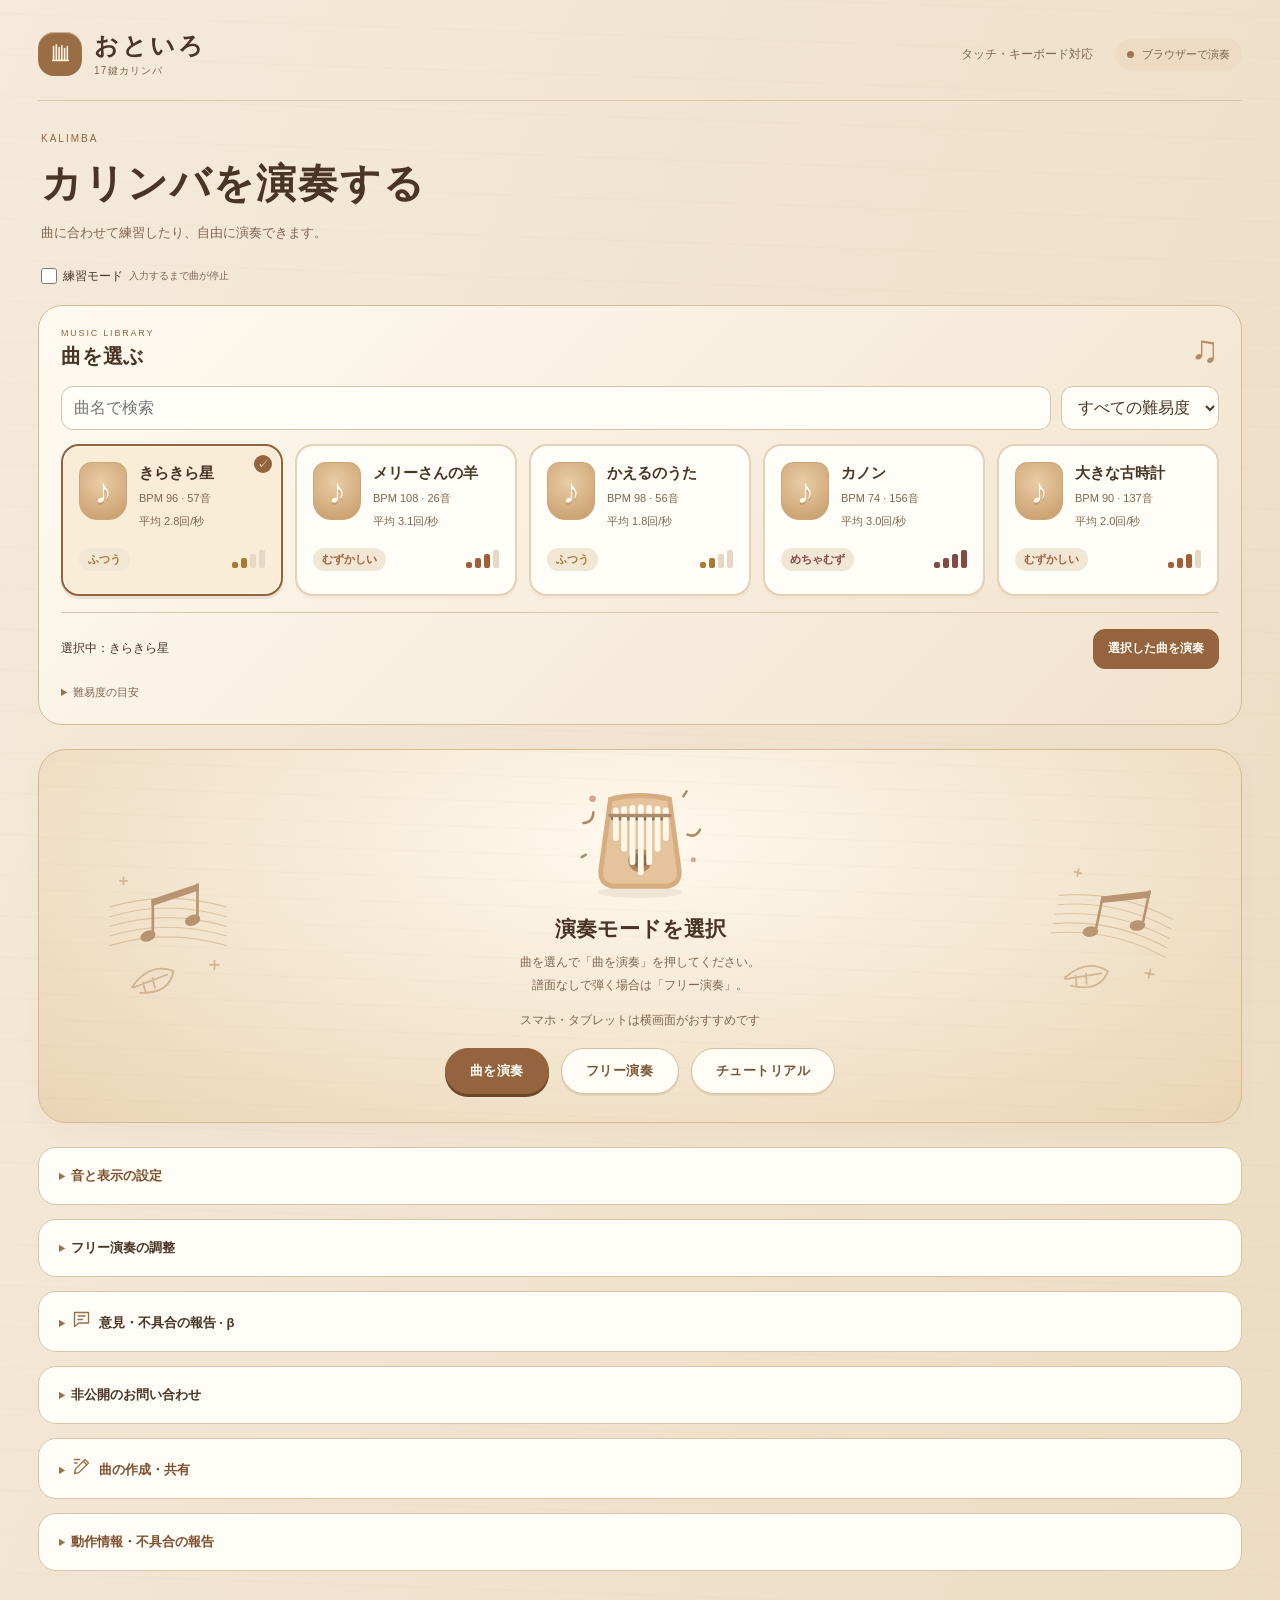
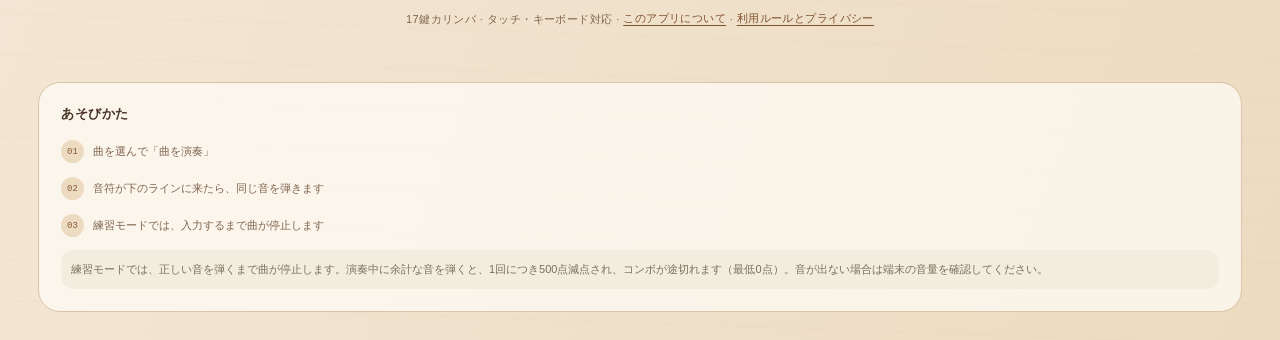
==== index.html @ 0c105a4b "Keep chord-heavy songs above easy difficulty" ====
<!doctype html>
<html lang="ja">
<head>
  <meta charset="utf-8">
  <meta name="viewport" content="width=device-width, initial-scale=1, viewport-fit=cover">
  <meta name="theme-color" content="#f3e7d5">
  <meta name="otoiro-public-url" content="https://otoiro.pages.dev/">
  <meta name="apple-mobile-web-app-capable" content="yes">
  <meta name="apple-mobile-web-app-status-bar-style" content="black-translucent">
  <meta name="description" content="曲に合わせて練習できる17鍵カリンバ。フリー演奏・録音・曲の作成とファイル共有に対応。">
  <link rel="manifest" href="manifest.webmanifest">
  <link rel="icon" href="assets/icons/kalimba.svg" type="image/svg+xml">
  <link rel="apple-touch-icon" href="assets/icons/app-180.png">
  <link rel="stylesheet" href="assets/css/style.css">
  <title>おといろ — 17鍵カリンバ</title>
  <script src="assets/js/diagnostics.js"></script>
  <link rel="canonical" href="https://otoiro.pages.dev/">
  <meta property="og:title" content="おといろ — 17鍵カリンバ">
  <meta property="og:description" content="ブラウザーでカリンバを演奏。曲の練習、フリー演奏、録音を楽しめます。">
  <meta property="og:type" content="website">
  <meta property="og:url" content="https://otoiro.pages.dev/">
  <meta name="twitter:card" content="summary_large_image">
  <meta property="og:image" content="https://otoiro.pages.dev/assets/icons/social-card.png">
  <meta property="og:image:width" content="1200">
  <meta property="og:image:height" content="630">
  <meta property="og:image:alt" content="木のカリンバと草花を描いた、おといろのイラスト">
</head>
<body>
  <div class="app">
    <section class="result-panel" id="resultPanel" aria-labelledby="resultTitle" tabindex="-1" hidden>
      <div class="result-heading"><div><p class="eyebrow">RESULT</p><h2 id="resultTitle">演奏結果</h2><p id="resultSong"></p></div><div class="result-score"><span>スコア</span><strong id="resultScore">0</strong><small>pt</small></div></div>
      <dl class="result-stats">
        <div><dt>PERFECT</dt><dd id="resultPerfect">0</dd></div>
        <div><dt>GOOD</dt><dd id="resultGood">0</dd></div>
        <div><dt>MISS</dt><dd id="resultMiss">0</dd></div>
        <div><dt>余計な音</dt><dd id="resultExtra">0</dd></div>
        <div><dt>最高コンボ</dt><dd id="resultCombo">0</dd></div>
        <div><dt>正確さ</dt><dd id="resultAccuracy">—%</dd></div>
      </dl>
      <div class="result-comment">
        <label for="resultShareComment">投稿コメント <small>編集できます</small></label>
        <textarea id="resultShareComment" rows="4" maxlength="500" required aria-describedby="resultCommentHelp"></textarea>
        <div class="creator-actions">
          <button class="creator-button" id="copyResultCommentButton" type="button">ハッシュタグ付きコメントをコピー</button>
          <button class="creator-button" id="resetResultCommentButton" type="button">例文に戻す</button>
        </div>
        <p id="resultCommentHelp" class="chart-help">共有先で文章が反映されない場合は、コメントをコピーして貼り付けてください。</p>
      </div>
      <div class="creator-actions result-share-actions">
        <button class="creator-button creator-button-primary" id="shareResultImageButton" type="button" disabled>画像とコメントを共有</button>
        <button class="creator-button" id="saveResultImageButton" type="button" disabled>画像を保存</button>
        <button class="creator-button" id="openResultXButton" type="button" disabled>コメント付きでXを開く</button>
        <button class="creator-button" id="retryResultImageButton" type="button" hidden>画像を再作成</button>
      </div>
      <p class="chart-help">Xの投稿画面では、保存したリザルト画像を添付してください。</p>
      <p id="resultImageStatus" class="chart-help" role="status" aria-live="polite"></p>
      <details class="result-image-preview"><summary>共有画像を確認</summary><img id="resultImagePreview" alt="曲名・スコア・判定数をまとめた共有用の演奏結果" hidden></details>
    </section>
    <header>
      <div class="brand">
        <div class="brand-mark" aria-hidden="true">
          <svg viewBox="0 0 24 24" fill="none" stroke="currentColor" stroke-width="1.8" stroke-linecap="round">
            <path d="M5 4v14M8 2v16M11 5v13M14 3v15M17 6v12M20 4v14"/><path d="M4 19h17"/>
          </svg>
        </div>
        <div><div class="brand-name">おといろ</div><div class="brand-caption">17鍵カリンバ</div></div>
      </div>
      <div class="header-right"><span class="desktop-only">タッチ・キーボード対応</span><span class="live-indicator"><i class="live-dot"></i> ブラウザーで演奏</span></div>
    </header>

    <main class="layout">
      <section class="main-column" aria-label="ゲーム画面">
        <div class="section-top">
          <div><div class="eyebrow">KALIMBA</div><h1>カリンバを演奏する</h1><p class="subheading">曲に合わせて練習したり、自由に演奏できます。</p></div>
          <label class="sr-only" for="songSelect">練習曲を選択</label>
          <div class="selection-controls">
            <label class="practice-mode" for="practiceMode">
              <input id="practiceMode" type="checkbox">
              <span>練習モード</span>
              <small>入力するまで曲が停止</small>
            </label>
            <select class="song-select" id="songSelect" aria-label="練習曲" hidden>
              <option value="twinkle">きらきら星</option>
              <option value="maryHadALittleLamb">メリーさんの羊</option>
            </select>
          </div>
        </div>

        <div class="practice-start-control" id="practiceStartControl" hidden>
          <label for="practiceStartBeat">開始する拍
            <input id="practiceStartBeat" type="number" min="0" max="10000" step="0.5" value="0">
          </label>
          <span>練習モードでこの拍から始めます</span>
        </div>

        <section class="song-library" aria-labelledby="songLibraryTitle">
          <div class="song-library-heading"><div><span class="eyebrow">MUSIC LIBRARY</span><h2 id="songLibraryTitle">曲を選ぶ</h2></div><span class="song-library-symbol" aria-hidden="true">♫</span></div>
          <div class="song-library-tools">
            <label class="song-search"><span class="sr-only">曲名で検索</span><input id="songSearch" type="search" placeholder="曲名で検索" autocomplete="off"></label>
            <label><span class="sr-only">難易度で絞り込む</span><select id="difficultyFilter"><option value="all">すべての難易度</option><option value="0">かんたん</option><option value="1">ふつう</option><option value="2">むずかしい</option><option value="3">めちゃむず</option></select></label>
          </div>
          <div id="songCards" class="song-cards" role="group" aria-label="演奏する曲を選択"></div>
          <p id="songLibraryEmpty" class="chart-help" role="status" hidden>条件に合う曲がありません。</p>
          <div class="song-library-selection"><p id="songSelectionSummary" role="status"></p><button class="creator-button creator-button-primary" id="playSelectedSongButton" type="button">選択した曲を演奏</button></div>
          <details class="song-difficulty-help"><summary>難易度の目安</summary><p>元のテンポで演奏する頻度、最も忙しい4秒間、和音が続く頻度、曲の長さから自動判定します。同じタイミングの和音は1回として密度を数え、和音の難しさは別に加えます。演奏位置の8％以上が和音なら最低でも「ふつう」、「めちゃむず」は難しい演奏がある程度続く曲に限ります。</p></details>
        </section>
        <section class="shared-song-panel" id="sharedSongPanel" aria-label="共有された曲" hidden>
          <h2 id="sharedSongTitle">共有された曲</h2>
          <p id="sharedSongStatus" role="status"></p>
          <div class="creator-actions"><button class="creator-button creator-button-primary" id="playSharedSongButton" type="button" hidden>この曲を演奏</button><button class="creator-button" id="saveSharedSongButton" type="button" hidden>この端末に保存</button></div>
        </section>
        <div class="game-card" id="gameCard">
          <div class="playfield" id="playfield">
            <p class="tutorial-guide" id="tutorialGuide" role="status" hidden></p>
            <canvas id="gameCanvas" aria-label="ノーツが流れるゲーム画面"></canvas>
            <div class="field-top">
              <div class="status-pill"><strong id="bpmValue">BPM 96</strong></div>
              <div class="status-pill" id="gameStatus">待機中</div>
            </div>
            <div class="toast" id="toast" aria-live="polite"></div>
            <div class="game-hud">
              <div class="hud-combo"><span>コンボ</span><strong id="hudCombo">0</strong></div>
              <button class="pause-button" id="pauseButton" type="button" aria-label="演奏を一時停止">一時停止</button>
              <button class="pause-button free-play-exit" id="exitFreePlayButton" type="button">ホームへ</button>
              <button class="stop-recording-button" id="stopRecordingButton" type="button" hidden>録音を止める</button>
            </div>
            <div class="recording-indicator" id="recordingIndicator" hidden></div>
            <div class="recording-countdown" id="recordingCountdown" role="status" aria-live="polite" hidden></div>
            <div class="free-play-info" id="freePlayDisplay">
              <strong>フリー演奏</strong>
              <span id="freePlayNote">♪</span>
              <div class="free-record-controls">
                <button class="creator-button" id="freeRecordButton" type="button">録音を開始</button>
                <button class="creator-button" id="freeReplayButton" type="button" disabled>録音を再生</button>
                <button class="creator-button" id="freeVideoButton" type="button" disabled>動画を作成</button>
                <div class="free-metronome"><label>BPM <input id="freeMetronomeBpm" type="number" min="30" max="240" step="1" value="100" required></label><button class="creator-button" id="freeMetronomeButton" type="button" aria-pressed="false">メトロノーム：OFF</button></div>
                <button class="creator-button" id="freeReplayStopButton" type="button" hidden>再生を停止</button>
                <output id="freeRecordStatus" aria-live="polite">録音すると演奏を聴き返せます</output>
              </div>
              <p>鍵盤を押すと音が鳴ります<br>タッチ・スライド・キーボード（1〜0、Q〜U）で演奏</p>
            </div>
            <div class="overlay" id="overlay">
              <div class="start-box">
                <div class="start-icon" aria-hidden="true"><svg viewBox="0 0 180 150" fill="none"><ellipse cx="90" cy="137" rx="51" ry="7" fill="#806044" opacity=".1"/><path d="M52 23Q90 13 128 23L140 111Q141 131 121 133H59Q39 131 40 111Z" fill="#d7ac7e"/><path d="M57 28Q90 20 123 28L134 110Q136 126 120 127H60Q44 126 46 110Z" fill="#e5c39d"/><circle cx="90" cy="99" r="14" fill="#b4865d"/><circle cx="90" cy="99" r="9" fill="#8c694d"/><path d="M58 48H122" stroke="#896c53" stroke-width="6" stroke-linecap="round"/><g stroke="#fff8e9" stroke-width="7" stroke-linecap="round"><path d="M61 39V72M71 37V85M81 36V101M91 35V113M101 36V101M111 37V85M121 39V72"/></g><path d="M54 45H126" stroke="#ae8b69" stroke-width="4" stroke-linecap="round"/><path d="M22 54q12-1 12-13M147 68q10 4 15-6M142 22l4-6M25 92l-5 3" stroke="#b28a61" stroke-width="3" stroke-linecap="round"/><circle cx="33" cy="25" r="4" fill="#dba48d"/><circle cx="154" cy="98" r="3" fill="#dba48d"/></svg></div>
                <h2 id="overlayTitle">演奏モードを選択</h2>
                <p id="overlayCopy">曲を選んで「曲を演奏」を押してください。<br>譜面なしで弾く場合は「フリー演奏」。</p>
                <p class="orientation-hint">スマホ・タブレットは横画面がおすすめです</p>
                <div class="overlay-actions">
                  <button class="primary-button" id="startButton">曲を演奏</button>
                  <button class="stop-button" id="freePlayButton" type="button">フリー演奏</button>
                  <button class="stop-button" id="tutorialButton" type="button">チュートリアル</button>
                  <button class="stop-button" id="stopButton" type="button" hidden>演奏をやめる</button>
                </div>
              </div>
            </div>
            <div class="track-labels" aria-hidden="true" id="trackLabels"></div>
          </div>
          <div class="key-row" id="keyRow" aria-label="17鍵カリンバの音階。左端D6、中央C4、右端E6"></div>
          <p class="key-hit-hint"><span class="touch-hint">横画面がおすすめ · 光る音階キーをタップして演奏</span><span class="keyboard-hint">標準17鍵の並び · 左端 D6 ／ 中央 C4 ／ 右端 E6 · キー 1–0、Q–U</span></p>
        </div>

        <details class="game-settings">
          <summary>音と表示の設定</summary>
          <div class="settings-list">
            <div class="key-color-setting">
              <label for="keyColorPreset"><strong>鍵盤の色マーク</strong>
                <select id="keyColorPreset" aria-describedby="keyColorHelp">
                  <option value="none">なし</option>
                  <option value="alternating">交互（赤・青）</option>
                  <option value="everyOther">1本おき（赤）</option>
                  <option value="cOnly">ドだけ（赤）</option>
                  <option value="cAndF">ドとファ（赤・青）</option>
                  <option value="hands">左右の手で色分け</option>
                  <option value="noteNames">音名ごとに7色</option>
                </select>
              </label>
              <p id="keyColorHelp" aria-live="polite"></p>
              <div id="keyColorPreview" class="key-color-preview" aria-label="実際の鍵盤と同じ並びの色マーク見本"></div>
            </div>
            <label class="setting-row" for="volumeSetting">
              <span><strong>音量</strong><small>鍵盤の音の大きさ</small></span>
              <input id="volumeSetting" type="range" min="0" max="100" step="5" value="100">
              <output id="volumeValue" for="volumeSetting">100%</output>
            </label>
            <label class="setting-row" for="noteSpeedSetting">
              <span><strong>音符の流れる速さ</strong><small>譜面が流れる速さ</small></span>
              <input id="noteSpeedSetting" type="range" min="50" max="150" step="10" value="100">
              <output id="noteSpeedValue" for="noteSpeedSetting">100%</output>
            </label>
            <label class="setting-row practice-tempo-setting" for="practiceTempoSetting" hidden>
              <span><strong>曲の速さ</strong><small>練習モードのテンポ</small></span>
              <input id="practiceTempoSetting" type="range" min="50" max="150" step="10" value="100">
              <output id="practiceTempoValue" for="practiceTempoSetting">100%</output>
            </label>
          </div>
        </details>

        <details class="free-tuning" id="freeTuningPanel">
          <summary>フリー演奏の調整</summary>
          <div class="free-tuning-content">
            <label for="freeTuningMode">音の変え方
              <select id="freeTuningMode">
                <option value="signature">配置を変えずに調号を適用</option>
                <option value="tonic">最低音を指定して全体を移調</option>
                <option value="custom">鍵盤ごとに音高を調整</option>
              </select>
            </label>
            <p id="freeTuningHelp"></p>
            <label id="freeSignatureControl" for="freeSignature">調号<select id="freeSignature"></select></label>
            <label id="freeTonicControl" for="freeTonic" hidden>最低音（中央の鍵盤）<select id="freeTonic"></select></label>
            <div id="freeCustomControl" hidden>
              <p>実際の17鍵と同じ順です。−／＋で各鍵盤を1半音ずつ変更できます（±12半音まで）。</p>
              <div id="freeCustomKeys" class="free-custom-keys"></div>
            </div>
            <output id="freeTuningSummary" aria-live="polite"></output>
            <button class="creator-button" id="freeTuningReset" type="button">標準のC調に戻す</button>
            <button class="creator-button" id="freeDisplayToggle" type="button" aria-pressed="true" aria-controls="freePlayDisplay">中央の表示：ON</button>
          </div>
        </details>

        <details class="beta-feedback" id="feedback">
          <summary><svg class="section-icon" aria-hidden="true" viewBox="0 0 24 24" fill="none" stroke="currentColor" stroke-width="1.6" stroke-linecap="round" stroke-linejoin="round"><path d="M4 4h16v12H9l-5 4V4Z"/><path d="M8 8h8M8 12h5"/></svg>意見・不具合の報告 · β</summary>
          <form id="betaFeedbackForm">
            <p>感想、ほしい機能、不具合などを教えてください。送った内容と管理者の返信・対応状況は、みんなに公開されます。名前・メールアドレスは不要です。</p>
            <label for="feedbackCategory">種類<select id="feedbackCategory"><option value="idea">感想・アイデア</option><option value="bug">不具合の報告</option><option value="other">その他</option></select></label>
            <label for="feedbackMessage">内容<textarea id="feedbackMessage" maxlength="2000" rows="5" placeholder="例：スマホで和音を弾くときに…" required></textarea></label>
            <small>2000文字まで。個人情報は書かないでください。</small>
            <label class="feedback-consent"><input id="feedbackPublicConsent" type="checkbox" required>内容が公開されることを確認しました</label>
            <button class="creator-button creator-button-primary" id="feedbackSend" type="submit">公開して送る</button>
            <p id="feedbackStatus" role="status" aria-live="polite"></p>
          </form>
          <section class="feedback-board" aria-label="みんなの意見と対応状況">
            <h3>みんなの意見・対応状況</h3>
            <button class="creator-button" id="feedbackReload" type="button">一覧を更新</button>
            <div id="feedbackList"></div>
            <button class="creator-button" id="feedbackMore" type="button" hidden>さらに読み込む</button>
            <p id="feedbackListStatus" role="status" aria-live="polite"></p>
          </section>
        </details>
        <details class="beta-feedback" id="contact">
          <summary>非公開のお問い合わせ</summary>
          <form id="privateContactForm"><p>内容は管理者だけが確認します。返信が必要な場合は本文に連絡先を書いてください。パスワードなどは送らないでください。</p><label>内容<textarea id="privateContactMessage" maxlength="2000" required rows="5"></textarea></label><button type="submit" class="creator-button">管理者に送信</button><p id="privateContactStatus" role="status"></p></form>
        </details>
        <details class="creator-mode">
          <summary><svg class="section-icon" aria-hidden="true" viewBox="0 0 24 24" fill="none" stroke="currentColor" stroke-width="1.6" stroke-linecap="round" stroke-linejoin="round"><path d="m5 15 11-11 4 4L9 19l-5 1 1-5ZM14 6l4 4M4 4h6M4 8h3"/></svg>曲の作成・共有</summary>
          <div class="creator-content">
            <p class="chart-help">作成した曲はこのブラウザー内に保存されます。共有リンクをSNSに貼ると、開いた人が演奏できます。</p>
            <div class="chart-sharing" aria-label="曲の共有">
              <div class="creator-actions">
                <button class="creator-button creator-button-primary" id="prepareShareButton" type="button">共有リンクを作成</button>
                <button class="creator-button" id="sendShareButton" type="button" hidden>SNSなどに共有</button>
                <button class="creator-button" id="downloadShareButton" type="button" hidden>共有文をコピー</button>
                <input id="importShareFile" type="file" accept=".otoiro,.json,application/json,application/octet-stream" hidden>
              </div>
              <textarea id="shareLinkOutput" class="share-link-output" rows="3" readonly aria-label="ハッシュタグ付きSNS投稿用の共有文" hidden></textarea>
              <p class="chart-help">共有文には「#おといろ」「#カリンバ」「#音ゲー」が入ります。</p>
            <p class="chart-help">譜面を圧縮してリンクに含めます。曲のサーバー投稿は行いません。リンクを知っている人が演奏できます。</p>
              <details><summary>以前の共有ファイルを読み込む</summary><button class="creator-button" id="importShareButton" type="button">ファイルを選択</button></details>
              <p id="shareStatus" class="chart-help" role="status" aria-live="polite"></p>
            </div>
            <p class="creator-help">1行に「拍,音名」を1つ書きます。例：<code>0,C4</code>。拍は小数で入力でき、同じ拍の音は低い音から高い音へアルペジオで演奏し、一番高い音が拍に合います。<code>#</code>から行末まではメモとして無視されます。</p>
            <div class="creator-fields">
              <label for="creatorSongName">曲名<input id="creatorSongName" type="text" maxlength="40" value="新しい曲" autocomplete="off"></label>
              <label for="creatorBpm">BPM<input id="creatorBpm" type="number" min="30" max="240" step="1" value="100"></label>
              <label for="creatorKeySignature">曲の調号<select id="creatorKeySignature" aria-describedby="creatorKeySignatureHelp"></select></label>
              <label for="creatorMeter">拍子<select id="creatorMeter"><option value="none">拍子なし</option><option value="2">2/4</option><option value="3">3/4</option><option value="4" selected>4/4</option><option value="5">5/4</option><option value="6">6/8</option></select></label>
            </div>
            <p class="chart-help" id="creatorKeySignatureHelp">ドレミの位置・オクターブはそのままに、調号に合う音へ♯・♭を付けます。譜面欄は元の音名で入力します（例：ト長調ではF4がF♯4として鳴ります）。</p>
            <figure class="sheet-preview">
              <figcaption>
                <span>五線譜で曲づくり <small>拍の位置は0から表示</small></span>
                <output id="sheetTempo" for="creatorBpm">BPM 100</output>
              </figcaption>
              <div class="sheet-editor-tools">
                <label for="sheetSnap">入力単位 <select id="sheetSnap"><option value="1">1拍</option><option value="0.5" selected>0.5拍</option><option value="0.25">0.25拍</option></select></label>
                <button class="creator-button" id="sortChartButton" type="button">譜面を並べ替える</button>
                <span>空白をタップで追加・音符をタップで削除・ドラッグで拍と高さを変更</span>
              </div>
              <div class="sheet-scroll" tabindex="0" aria-label="横にスクロールできる五線譜">
                <svg id="sheetPreview" class="sheet-svg" role="group" aria-label="タップとドラッグで編集できる五線譜"></svg>
              </div>
              <p class="sheet-note" id="sheetPreviewMessage" aria-live="polite"></p>
            </figure>
            <label class="chart-label" for="creatorChart">譜面 <span>拍,音名（例: 0,C4）</span></label>
            <textarea id="creatorChart" rows="8" spellcheck="false" autocapitalize="characters" aria-describedby="creatorChartHelp">0,C4
1,C4
2,G4
3,G4
4,A4
5,A4
6,G4</textarea>
            <p class="chart-help" id="creatorChartHelp">使える音：D6 B5 G5 E5 C5 A4 F4 D4 C4 E4 G4 B4 D5 F5 A5 C6 E6</p>
            <div class="creator-actions">
              <button class="creator-button" id="loadChartButton" type="button">選択中の曲を更新</button>
              <button class="creator-button" id="saveChartButton" type="button">選択中の曲に保存</button>
              <button class="creator-button creator-button-primary" id="saveNewChartButton" type="button">この端末に新しい曲を保存</button>
              <button class="creator-button creator-button-danger" id="deleteChartButton" type="button" hidden>選択中の曲を削除</button>
            </div>
            <div class="creator-actions creator-play-actions">
              <label class="start-beat-control" for="testStartBeat">テスト開始拍
                <input id="testStartBeat" type="number" min="0" max="10000" step="0.5" value="0">
              </label>
              <span class="start-beat-help">この拍以降をテストします</span>
              <button class="creator-button" id="previewChartButton" type="button">譜面を試聴</button>
              <button class="creator-button" id="stopPreviewButton" type="button" hidden>試聴を停止</button>
              <button class="creator-button creator-button-primary" id="testPlayButton" type="button">弾いてたしかめる</button>
            </div>
            <div class="creator-actions creator-file-actions">
              <button class="creator-button creator-button-primary" id="connectProjectButton" type="button">スマホ用譜面の保存先を設定・確認</button>
              <button class="creator-button creator-button-primary" id="exportMobileAppButton" type="button">スマホ用アプリを書き出す</button>
              <button class="creator-button" id="exportChartsButton" type="button">譜面データを書き出す</button>
              <button class="creator-button" id="importChartsButton" type="button">譜面データを読み込む</button>
              <input id="importChartsFile" type="file" accept=".json,application/json" hidden>
            </div>
            <p class="project-folder-help">
              <strong>スマホにも譜面を反映する場合：</strong>PCで <code>http://127.0.0.1:5500/</code> を開いて保存してください。初回は上の「スマホ用譜面の保存先を設定・確認」を押し、<strong>Live Serverで開いているゲームと同じ、index.html がある program_1022 フォルダー</strong>を選びます。目安：OneDrive → デスクトップ → program_1022。<code>assets</code> や <code>data</code> の中ではありません。フォルダーを選んだ後に許可を求められたら「許可」を押してください。
            </p>
            <p class="chart-help portable-export-help">PCからスマホへアプリを渡す場合は「スマホ用アプリを書き出す」を押します。できたHTMLファイルをスマホへ送り、スマホのブラウザーで開くと、PCのサーバーなしで遊べます。書き出し時点の曲も含まれます。</p>
            <section class="recording-panel" aria-label="鍵盤入力で譜面を録音">
              <h3>鍵盤で録音</h3>
              <p>横画面で準備し、「録音開始」を押すと4・3・2・1の後に録音します。メトロノームは録音終了まで同じ強さで毎拍鳴ります。録音を止めると、今の譜面欄を録音内容に置き換えます。</p>
              <label for="quantizeSetting">クオンタイズ
                <select id="quantizeSetting">
                  <option value="1">4分音符</option>
                  <option value="2" selected>8分音符</option>
                  <option value="4">16分音符</option>
                </select>
              </label>
              <div class="creator-actions">
                <button class="creator-button creator-button-primary" id="startRecordingButton" type="button">録音の準備</button>
              </div>
            </section>
            <p class="creator-status" id="creatorStatus" role="status" aria-live="polite"></p>
          </div>
        </details>

        <footer class="home-footer">17鍵カリンバ · タッチ・キーボード対応 · <a href="./about.html">このアプリについて</a> · <a href="policy.html">利用ルールとプライバシー</a></footer>
      </section>

      <aside class="side-column" aria-label="あそびかた">
        <section class="panel">
          <div class="panel-heading"><h2>あそびかた</h2></div>
          <ol class="howto">
            <li><span class="step-number">01</span><span>曲を選んで「曲を演奏」</span></li>
            <li><span class="step-number">02</span><span>音符が下のラインに来たら、同じ音を弾きます</span></li>
            <li><span class="step-number">03</span><span>練習モードでは、入力するまで曲が停止します</span></li>
          </ol>
          <div class="practice-tip">練習モードでは、正しい音を弾くまで曲が停止します。演奏中に余計な音を弾くと、1回につき500点減点され、コンボが途切れます（最低0点）。音が出ない場合は端末の音量を確認してください。</div>
        </section>
      </aside>
    </main>
  </div>
  <dialog id="orientationDialog" class="orientation-dialog" aria-labelledby="orientationTitle" aria-describedby="orientationCopy">
    <div class="orientation-symbol" aria-hidden="true">↻</div>
    <h2 id="orientationTitle">横向きでの演奏がおすすめです</h2>
    <p id="orientationCopy">スマホを横向きにしてください。縦向きのままでも演奏できます。</p>
    <div class="orientation-actions">
      <button id="orientationContinue" class="primary-button" type="button">このまま続ける</button>
      <button id="orientationCancel" class="creator-button" type="button">やめておく</button>
    </div>
  </dialog>
  <dialog id="freeVideoDialog" class="orientation-dialog free-video-dialog" aria-labelledby="freeVideoTitle">
    <h2 id="freeVideoTitle">録音から動画を作成</h2>
    <p>上に流れる音符と演奏音を、縦長の動画にします。演奏範囲は最長60秒で、最後に約3秒の余韻が付きます。</p>
    <div class="free-video-range"><label>開始（秒）<input id="freeVideoStart" type="number" min="0" step="0.1" value="0"></label><label>終了（秒）<input id="freeVideoEnd" type="number" min="0.1" step="0.1" value="1"></label></div>
    <div class="orientation-actions"><button class="primary-button" id="makeFreeVideoButton" type="button">動画を作成</button><button class="creator-button" id="cancelFreeVideoButton" type="button" hidden>作成を中止</button></div>
    <p id="freeVideoStatus" role="status" aria-live="polite"></p>
    <canvas id="freeVideoCanvas" width="720" height="900" aria-label="作成中の演奏動画" hidden></canvas>
    <video id="freeVideoPreview" controls playsinline preload="metadata" aria-label="演奏動画のプレビュー" hidden></video>
    <label class="free-video-comment" for="freeVideoComment">共有コメント<textarea id="freeVideoComment" rows="3" maxlength="500" required></textarea></label>
    <div class="orientation-actions"><button class="creator-button" id="shareFreeVideoButton" type="button" hidden>動画とコメントを共有</button><button class="creator-button" id="saveFreeVideoButton" type="button" hidden>動画を保存</button><button class="creator-button" id="copyFreeVideoComment" type="button">ハッシュタグ付きコメントをコピー</button><button class="creator-button" id="closeFreeVideoButton" type="button">閉じる</button></div>
    <p class="chart-help">共有先によって対応形式やコメントの扱いが異なります。必要に応じて動画を保存し、コメントをコピーして投稿してください。</p>
  </dialog>
  <script src="assets/js/sharing.js" defer></script>
  <dialog id="recordingReadyDialog" class="orientation-dialog" aria-labelledby="recordingReadyTitle" aria-describedby="recordingReadyCopy">
    <div class="orientation-symbol" aria-hidden="true">↻</div>
    <h2 id="recordingReadyTitle">横画面で録音の準備</h2>
    <p id="recordingReadyCopy">横画面にして、準備ができたら「録音開始」を押してください。4・3・2・1の後に録音が始まります。縦画面のままでも録音できます。</p>
    <div class="orientation-actions"><button id="confirmRecordingButton" class="primary-button" type="button">録音開始</button><button id="cancelRecordingReadyButton" class="creator-button" type="button">やめておく</button></div>
  </dialog>
  <dialog id="tutorialDialog" class="orientation-dialog" aria-labelledby="tutorialTitle" aria-describedby="tutorialCopy">
    <h2 id="tutorialTitle">チュートリアル</h2>
    <p id="tutorialCopy">光る鍵盤を押して、8個の音符を演奏してみましょう。入力するまで音符が待つので、自分のペースで進められます。</p>
    <ol class="tutorial-lessons">
      <li>音符が下のラインに来たら、同じ音の鍵盤を押します。</li>
      <li>和音は光る鍵盤をすべて弾きます。基本は低い音から順番に弾きましょう。左右の手で弾ける音は同時でも大丈夫です。採点では順番を問いません。</li>
      <li>余計な音は500点減点され、コンボが途切れます。</li>
    </ol>
    <div class="orientation-actions">
      <button id="beginTutorialButton" class="primary-button" type="button">チュートリアルを始める</button>
      <button id="closeTutorialButton" class="creator-button" type="button">曲選択へ</button>
    </div>
  </dialog>
  <script src="assets/js/result-share.js" defer></script>
  <script src="assets/js/song-library.js" defer></script>
  <script src="assets/js/game.js" defer></script>

  <script src="assets/js/free-video.js" defer></script>
  <script src="assets/js/feedback.js" defer></script>
</body>
</html>
---- assets/css/style.css ----
:root {
      color-scheme: light;
      --bg: #f3e7d5;
      --panel: #fbf6eb;
      --panel-2: #efe4d1;
      --line: rgba(105,75,48,.18);
      --muted: #796957;
      --text: #35271d;
      --mint: #8b5a36;
      --gold: #a66a2d;
      --pink: #ad4e3e;
      --blue: #607d86;
      --mono: "Courier New", monospace;
      --sans: "Yu Gothic", "Hiragino Kaku Gothic ProN", Meiryo, sans-serif;
    }

    * { box-sizing: border-box; }
    html { -webkit-text-size-adjust: 100%; }
    body {
      margin: 0;
      min-width: 320px;
      min-height: 100vh;
      min-height: 100dvh;
      background:
        repeating-linear-gradient(0deg, transparent 0 31px, rgba(106,76,47,.035) 32px, transparent 33px),
        #f1e8d8;
      color: var(--text);
      font-family: var(--sans);
    }
    button, select { font: inherit; }
    button { color: inherit; -webkit-tap-highlight-color: transparent; touch-action: manipulation; }
    .app { max-width: 1440px; margin: auto; padding: 26px 38px max(28px, env(safe-area-inset-bottom)); }
    .app.is-playing { max-width: none; height: 100vh; height: 100dvh; min-height: 0; padding: max(6px, env(safe-area-inset-top)) max(12px, env(safe-area-inset-right)) max(6px, env(safe-area-inset-bottom)) max(12px, env(safe-area-inset-left)); display: flex; flex-direction: column; overflow: hidden; }
    .sr-only { position: absolute; width: 1px; height: 1px; padding: 0; margin: -1px; overflow: hidden; clip: rect(0,0,0,0); white-space: nowrap; border: 0; }
    header { display: flex; align-items: center; justify-content: space-between; margin-bottom: 30px; }
    .brand { display: flex; align-items: center; gap: 12px; }
    .brand-mark {
      width: 38px; height: 38px; border-radius: 10px;
      display: grid; place-items: center; color: #fbf2df; background: #80502e;
      box-shadow: inset 0 1px rgba(255,255,255,.25), 0 2px 4px rgba(63,39,22,.18);
    }
    .brand-mark svg { width: 22px; }
    .brand-name { font-family: "Yu Mincho", "Hiragino Mincho ProN", serif; font-size: 21px; font-weight: 700; letter-spacing: .08em; }
    .brand-caption { font-size: 11px; color: var(--muted); letter-spacing: .08em; margin-top: 2px; }
    .header-right { display: flex; align-items: center; gap: 22px; color: var(--muted); font-size: 12px; }
    .live-indicator { display: flex; align-items: center; gap: 8px; }
    .live-dot { width: 7px; height: 7px; background: #a66a38; border-radius: 50%; }

    .layout { display: grid; grid-template-columns: minmax(0, 1fr) 300px; gap: 22px; align-items: start; }
    .app.is-playing header, .app.is-playing .section-top, .app.is-playing .side-column, .app.is-playing footer { display: none; }
    .app.is-playing .creator-mode { display: none; }
    .app.is-playing .community-panel { display: none; }
    .app.is-playing .beta-feedback { display: none; }
    .app.is-playing .layout, .app.is-playing .main-column { min-width: 0; min-height: 0; flex: 1; }
    .app.is-playing .layout { display: flex; flex-direction: column; align-items: stretch; width: 100%; }
    .app.is-playing .main-column { display: flex; flex-direction: column; width: 100%; }
    .app.is-playing .game-card { position: relative; min-height: 0; flex: 1; display: flex; flex-direction: column; padding: 6px; overflow: hidden; }
    .app.is-playing .playfield { height: auto; max-height: none; min-height: 0; flex: 1; }
    .app.is-playing .field-top, .app.is-playing .track-labels { display: none; }
    .app.is-playing .key-row { position: absolute; z-index: 5; right: 16px; bottom: 12px; left: 16px; flex: none; gap: 5px; margin: 0; padding: 6px 7px 5px; }
    .app.is-playing .key { height: calc(clamp(48px, 10vh, 76px) - var(--key-shortening, 0px)); min-height: 36px; }
    .app.is-playing .key-hit-hint { display: none; }
    .app.is-playing .game-hud { display: flex; }
    .free-play-exit, .free-play-info { display: none; }
    .app.is-free-play .game-hud { justify-content: flex-end; }
    .app.is-free-play .hud-combo, .app.is-free-play #pauseButton { display: none; }
    .app.is-free-play .free-play-exit { display: block; }
    .app.is-free-play .free-play-info { display: flex; position: absolute; inset: 50px 10px 85px; flex-direction: column; align-items: center; justify-content: center; gap: 8px; color: #60452d; text-align: center; pointer-events: none; }
    .free-play-info strong { font-size: 14px; }
    .app.is-free-play.is-free-display-hidden .free-play-info { display: none; }
    .free-record-controls { display: flex; flex-wrap: wrap; justify-content: center; gap: 6px; max-width: 420px; pointer-events: auto; }
    .free-record-controls output { flex-basis: 100%; font-size: 11px; }
    .free-metronome { display: flex; align-items: center; justify-content: center; gap: 8px; flex-basis: 100%; }
    .free-metronome label { display: flex; align-items: center; gap: 6px; font-size: 12px; }
    .free-metronome input { width: 70px; padding: 7px; border: 1px solid #b7916a; border-radius: 8px; background: #fff8eb; color: #573b29; font: 16px var(--sans); }
    .recording-countdown { position: absolute; z-index: 6; top: 18%; left: 50%; transform: translateX(-50%); color: #ffe1a8; font: 700 clamp(52px, 16vh, 100px)/1 var(--sans); text-shadow: 0 3px 18px #35271d; pointer-events: none; }
    .app.is-counting .free-play-info > strong, .app.is-counting .free-play-info > span { visibility: hidden; }
    .free-play-info > span { font: 500 clamp(28px, 10vh, 64px) var(--mono); }
    .free-play-info p { margin: 0; font-size: 11px; line-height: 1.7; }
    .app.is-free-play .key .key-note { font-size: clamp(8px, 1.2vw, 12px); }
    .key.has-accidental .key-note { font-size: clamp(8px, 1.2vw, 12px); }
    .free-tuning { margin: 0 3px 14px; padding: 10px 12px; border: 1px solid var(--line); border-radius: 9px; background: #fbf6eb; color: var(--text); font-size: 12px; }
    .free-tuning summary { cursor: pointer; font-weight: 700; }
    .free-tuning-content { display: grid; gap: 10px; margin-top: 12px; }
    .free-tuning-content > label { display: grid; gap: 5px; }
    .free-tuning-content select { width: 100%; min-height: 38px; border: 1px solid var(--line); border-radius: 6px; padding: 7px; background: #fffdf8; color: var(--text); font: inherit; }
    .free-tuning-content p { margin: 0; color: var(--muted); line-height: 1.7; }
    .free-tuning-content [hidden] { display: none; }
    .free-custom-keys { display: grid; grid-template-columns: repeat(auto-fit, minmax(140px, 1fr)); gap: 8px; margin-top: 8px; }
    .free-custom-key { padding: 8px; border: 1px solid var(--line); border-radius: 7px; background: #fffdf8; }
    .free-custom-key > span { display: block; margin-bottom: 5px; font-size: 11px; }
    .free-custom-key > div { display: flex; align-items: center; justify-content: space-between; gap: 4px; }
    .free-custom-key button { width: 36px; height: 36px; border: 1px solid var(--line); border-radius: 6px; background: #efe4d1; font-size: 18px; }
    .free-custom-key button:disabled { opacity: .4; }
    .free-custom-key output { font: 12px var(--mono); }
    #freeTuningSummary { color: #80502e; line-height: 1.7; }
    .app.is-playing:not(.is-free-play) .free-tuning { display: none; }
    .app.is-free-play .main-column { position: relative; }
    .app.is-free-play .free-tuning { position: absolute; z-index: 8; top: 12px; left: 12px; margin: 0; max-width: calc(100% - 24px); }
    .app.is-free-play .free-tuning[open] { top: 56px; width: min(600px, calc(100% - 24px)); max-height: calc(100% - 155px); overflow-y: auto; overscroll-behavior: contain; }
    .main-column { min-width: 0; }
    .section-top { display: flex; align-items: end; justify-content: space-between; margin: 0 3px 16px; }
    .eyebrow { color: #9b5f34; font-size: 11px; letter-spacing: .1em; margin-bottom: 7px; }
    h1 { margin: 0; font-family: "Yu Mincho", "Hiragino Mincho ProN", serif; font-size: clamp(22px, 3vw, 30px); font-weight: 600; letter-spacing: .01em; }
    .subheading { margin: 6px 0 0; color: var(--muted); font-size: 12px; }
    .song-select {
      appearance: none; border: 1px solid var(--line); border-radius: 10px; padding: 10px 35px 10px 13px;
      color: var(--text); background: var(--panel) no-repeat right 12px center;
      background-image: url("data:image/svg+xml,%3Csvg xmlns='http://www.w3.org/2000/svg' width='12' height='12' viewBox='0 0 24 24' fill='none' stroke='%23e9b96f' stroke-width='2'%3E%3Cpath d='m6 9 6 6 6-6'/%3E%3C/svg%3E");
      font-size: 12px; cursor: pointer;
    }
    .song-select:focus-visible, button:focus-visible { outline: 2px solid var(--mint); outline-offset: 3px; }
    .selection-controls { display: flex; align-items: center; gap: 12px; }
    .practice-mode { display: flex; align-items: center; gap: 6px; color: var(--text); font-size: 11px; white-space: nowrap; cursor: pointer; }
    .practice-mode input { width: 16px; height: 16px; margin: 0; accent-color: #9b5f34; }
    .practice-mode small { color: var(--muted); font-size: 10px; }
    .selection-controls :disabled { opacity: .55; }
    .practice-start-control { display: flex; align-items: center; gap: 9px; margin: -8px 3px 12px; color: var(--muted); font-size: 10px; }
    .practice-start-control[hidden] { display: none; }
    .practice-start-control label, .start-beat-control { display: flex; align-items: center; gap: 7px; color: #60452d; font-size: 10px; font-weight: 700; }
    .practice-start-control input, .start-beat-control input { width: 84px; min-height: 34px; border: 1px solid var(--line); border-radius: 6px; padding: 6px 8px; background: #fffdf8; color: var(--text); font: 12px var(--mono); }
    .practice-start-control input:focus-visible, .start-beat-control input:focus-visible { outline: 2px solid var(--mint); outline-offset: 2px; }
    .game-settings { margin: -4px 3px 14px; color: var(--text); }
    .game-settings[open] { padding: 11px 13px 12px; border: 1px solid var(--line); border-radius: 10px; background: rgba(251,246,235,.75); }
    .game-settings summary { width: fit-content; color: #80502e; font-size: 11px; cursor: pointer; }
    .settings-list { display: grid; gap: 10px; margin-top: 11px; }
    .key-color-setting { min-width: 0; padding-bottom: 10px; border-bottom: 1px solid var(--line); }
    .key-color-setting > label { display: flex; flex-wrap: wrap; align-items: center; gap: 8px 14px; font-size: 11px; }
    .key-color-setting select { max-width: 100%; min-height: 36px; padding: 6px 9px; border: 1px solid var(--line); border-radius: 6px; background: #fffdf8; color: var(--text); font: inherit; }
    .key-color-setting p { margin: 6px 0 8px; color: var(--muted); font-size: 10px; line-height: 1.6; }
    .key-color-preview { display: grid; grid-template-columns: repeat(17, minmax(0, 1fr)); gap: 2px; }
    .key-color-preview span { min-width: 0; padding: 5px 0; border: 1px solid #d6c8b1; border-top: 6px solid var(--marker-color, #d6c8b1); border-radius: 3px; background: #fffdf8; color: #30251b; text-align: center; font: 10px var(--mono); }
    .key-color-preview small { font-size: 8px; }
    .setting-row { display: grid; grid-template-columns: minmax(120px, 1fr) minmax(100px, 1.5fr) 42px; gap: 12px; align-items: center; }
    .setting-row > span strong, .setting-row > span small { display: block; }
    .setting-row > span strong { font-size: 11px; }
    .setting-row > span small { margin-top: 2px; color: var(--muted); font-size: 9px; }
    .setting-row input[type="range"] { width: 100%; accent-color: #9b5f34; }
    .setting-row output { color: #80502e; font: 11px var(--mono); text-align: right; }
    .practice-tempo-setting[hidden] { display: none; }
    .creator-mode { margin: -4px 3px 14px; color: var(--text); }
    .creator-mode[open] { padding: 12px 14px 14px; border: 1px solid var(--line); border-radius: 10px; background: rgba(251,246,235,.82); }
    .creator-mode summary { width: fit-content; color: #80502e; font-size: 11px; font-weight: 700; cursor: pointer; }
    .creator-content { display: grid; gap: 10px; margin-top: 12px; }
    .creator-help, .chart-help { margin: 0; color: var(--muted); font-size: 10px; line-height: 1.7; }
    .creator-help code { padding: 1px 4px; border-radius: 3px; background: #efe4d1; color: #60452d; }
    .creator-fields { display: grid; grid-template-columns: minmax(0, 1fr) 110px; gap: 10px; }
    .creator-fields label, .chart-label { display: grid; gap: 5px; color: #60452d; font-size: 10px; font-weight: 700; }
    .creator-fields input, .creator-mode textarea { width: 100%; border: 1px solid var(--line); border-radius: 6px; padding: 8px 9px; background: #fffdf8; color: var(--text); font: 12px var(--sans); }
    .creator-fields input:focus-visible, .creator-mode textarea:focus-visible { outline: 2px solid var(--mint); outline-offset: 2px; }
    .sheet-preview { min-width: 0; margin: 0; overflow: hidden; border: 1px solid #dfcba9; border-radius: 7px; background: #fffdf8; }
    .sheet-preview figcaption { display: flex; justify-content: space-between; align-items: center; gap: 8px; padding: 7px 10px; border-bottom: 1px solid #e6dccb; color: #60452d; font-size: 10px; font-weight: 700; }
    .sheet-preview figcaption small { margin-left: 5px; color: var(--muted); font-size: 9px; font-weight: 400; }
    .sheet-preview figcaption output { flex: none; color: var(--muted); font: 9px var(--mono); }
    .sheet-scroll { overflow-x: auto; overscroll-behavior-x: contain; }
    .sheet-scroll:focus-visible { outline: 2px solid var(--mint); outline-offset: -2px; }
    .sheet-svg { display: block; height: 176px; }
    .sheet-accidental { fill: #80502e; font-size: 13px; pointer-events: none; }
    .sheet-preview figcaption { flex-wrap: wrap; }
    .creator-fields select { width: 100%; min-height: 38px; padding: 7px; border: 1px solid var(--line); border-radius: 6px; background: #fffdf8; color: var(--text); font: inherit; }
    .sheet-editor-tools { display: flex; flex-wrap: wrap; align-items: center; gap: 6px 14px; padding: 8px 10px; color: #60452d; font-size: 11px; }
    .sheet-editor-tools label { display: flex; align-items: center; gap: 6px; }
    .sheet-editor-tools select { padding: 5px; font: inherit; }
    .sheet-hit-target { fill: transparent; stroke: none; cursor: grab; touch-action: none; }
    .sheet-notehead { pointer-events: none; }
    .sheet-hit-target:focus { stroke: #b37b32; stroke-width: 2; outline: none; }
    .sheet-drag-preview { fill: #d89c47; stroke: #80531e; opacity: .8; pointer-events: none; }
    .sheet-staff-line { stroke: #8c7c68; stroke-width: 1; }
    .sheet-beat-line { stroke: #e9e0d2; stroke-width: 1; }
    .sheet-bar-line { stroke: #bba98f; stroke-width: 1.5; }
    .sheet-clef { fill: #60452d; font-family: "Noto Music", "Segoe UI Symbol", serif; font-size: 70px; }
    .sheet-notehead { fill: #493629; stroke: #493629; stroke-width: 1; }
    .sheet-beat-label { fill: #60452d; font: 10px var(--mono); text-anchor: middle; }
    .sheet-empty { fill: #8a7a67; font: 12px var(--sans); }
    .sheet-note { min-height: 1.4em; margin: 0; padding: 0 10px 6px; color: var(--muted); font-size: 9px; line-height: 1.5; }
    .sheet-note.is-error { color: #a13c30; }
    .chart-label { grid-template-columns: 1fr auto; align-items: baseline; }
    .chart-label span { color: var(--muted); font-size: 9px; font-weight: 400; }
    .creator-mode textarea { resize: vertical; min-height: 130px; font: 12px/1.65 var(--mono); tab-size: 2; }
    .creator-actions { display: flex; flex-wrap: wrap; gap: 7px; }
    .community-panel { margin: 12px 0; padding: 14px; border: 1px solid var(--line); border-radius: 10px; background: #fffaf0; }
    .community-panel h2 { margin: 0; font-size: 16px; }
    .beta-feedback { margin: 12px 0; padding: 12px; border: 1px solid var(--line); border-radius: 10px; background: #fffaf0; }
    .beta-feedback summary { cursor: pointer; font-size: 14px; font-weight: bold; }
    .beta-feedback form { display: grid; gap: 10px; padding-top: 10px; }
    .beta-feedback p, .beta-feedback small { margin: 0; font-size: 11px; line-height: 1.7; }
    .beta-feedback label { display: grid; gap: 5px; font-size: 12px; }
    .beta-feedback textarea, .beta-feedback select { width: 100%; padding: 9px; font: inherit; border: 1px solid #bda88d; border-radius: 6px; background: #fffdf8; box-sizing: border-box; }
    .beta-feedback textarea { font-size: 16px; resize: vertical; }
    .beta-feedback .feedback-consent { display: flex; align-items: center; gap: 8px; }
    .feedback-consent input { width: 18px; height: 18px; flex-shrink: 0; }
    .feedback-board { margin-top: 18px; border-top: 1px solid var(--line); padding-top: 12px; }
    .feedback-entry { margin: 10px 0; padding: 12px; border: 1px solid var(--line); border-radius: 8px; background: #fffdf8; }
    .feedback-entry p { white-space: pre-wrap; overflow-wrap: anywhere; margin: 8px 0; }
    .feedback-entry small { color: var(--muted); }
    .feedback-state { display: inline-block; padding: 3px 9px; border-radius: 12px; background: #eee1c6; font-size: 11px; font-weight: bold; }
    .feedback-state.planned { background: #dce9fa; color: #294c7b; }
    .feedback-state.implemented { background: #d7eddd; color: #285938; }
    .feedback-admin-reply { padding: 8px 10px; border-left: 3px solid #a76c37; background: #f6eedf; }
    .community-panel p, .community-publish-help { font-size: 11px; line-height: 1.7; }
    #communitySongs { display: grid; gap: 7px; margin: 10px 0; }
    #communitySongs button { text-align: left; overflow-wrap: anywhere; }
    #publishSongButton, .community-publish-help { display: none; }
    .community-enabled #publishSongButton { display: inline-block; }
    .community-enabled .community-publish-help { display: block; }
    .creator-button { min-height: 36px; padding: 7px 11px; border: 1px solid #bda88d; border-radius: 7px; background: #fffaf0; color: #60452d; font-size: 10px; font-weight: 700; cursor: pointer; }
    .creator-button-primary { border-color: #80502e; background: #80502e; color: #fff6e7; }
    .creator-button-danger { border-color: #bd8977; color: #8a3f32; }
    .creator-button:disabled { opacity: .55; cursor: default; }
    .creator-play-actions { align-items: center; padding-top: 9px; border-top: 1px solid var(--line); }
    .start-beat-help { color: var(--muted); font-size: 9px; }
    .creator-file-actions { padding-top: 9px; border-top: 1px solid var(--line); }
    .project-folder-help { margin: 0 0 2px; padding: 10px 12px; border: 1px solid #dfcba9; border-left: 4px solid #a76c37; border-radius: 7px; background: #f7efdf; color: #60452d; font-size: 11px; line-height: 1.8; }
    .project-folder-help strong { color: #60452d; }
    .project-folder-help code { padding: 1px 4px; border-radius: 3px; background: #efe4d1; color: #60452d; }
    .recording-panel { display: grid; grid-template-columns: minmax(0, 1fr) auto; align-items: center; gap: 9px 14px; padding-top: 10px; border-top: 1px solid var(--line); }
    .recording-panel h3 { margin: 0; color: #80502e; font-size: 11px; }
    .recording-panel p { grid-column: 1 / -1; margin: 0; color: var(--muted); font-size: 10px; line-height: 1.6; }
    .recording-panel > label { display: flex; align-items: center; gap: 8px; color: #60452d; font-size: 10px; font-weight: 700; }
    .recording-panel select { border: 1px solid var(--line); border-radius: 6px; padding: 6px 8px; background: #fffdf8; color: var(--text); font-size: 10px; }
    .recording-panel > .creator-actions { grid-column: 1 / -1; }
    #previewChartButton { border-color: #a76c37; color: #80502e; }
    .creator-status { min-height: 1.4em; margin: 0; color: #547148; font-size: 10px; }
    .creator-status.is-error { color: #a13c30; }

    .game-card { padding: 12px; background: #795033; border: 1px solid #684329; border-radius: 14px; box-shadow: 0 4px 12px rgba(65,42,25,.12); }
    .app.is-playing .game-settings { display: none; }
    .playfield {
      position: relative; height: min(56vh, 490px); min-height: 330px; overflow: hidden;
      border-radius: 9px; background: #29221c;
      background-image: radial-gradient(ellipse at 50% 100%, rgba(193,127,69,.12), transparent 58%);
    }
    #gameCanvas { position: absolute; inset: 0; width: 100%; height: 100%; }
    .game-hud { position: absolute; z-index: 3; inset: 10px 12px auto; display: none; justify-content: space-between; align-items: flex-start; pointer-events: none; }
    .hud-combo { min-width: 80px; padding: 7px 11px; border: 1px solid rgba(242,222,192,.24); border-radius: 9px; background: rgba(42,34,27,.9); }
    .hud-combo span { display: block; color: #abb0bc; font: 9px var(--mono); letter-spacing: .12em; }
    .hud-combo strong { display: block; margin-top: 2px; color: #f3cd87; font: 700 21px var(--mono); }
    .pause-button { min-width: 44px; min-height: 44px; padding: 0 13px; border: 1px solid rgba(242,222,192,.4); border-radius: 9px; background: rgba(42,34,27,.92); color: #f8edda; font-size: 12px; font-weight: 700; pointer-events: auto; touch-action: manipulation; }
    .pause-button:active { background: #5a3b26; border-color: var(--gold); }
    .stop-recording-button { min-height: 44px; padding: 0 14px; border: 1px solid #d9a463; border-radius: 9px; background: rgba(42,34,27,.94); color: #f8edda; font-size: 12px; font-weight: 700; pointer-events: auto; touch-action: manipulation; }
    .app.is-recording .hud-combo, .app.is-recording .pause-button { display: none; }
    .recording-indicator { position: absolute; z-index: 3; top: 14px; left: 50%; max-width: calc(100% - 150px); transform: translateX(-50%); padding: 8px 12px; border: 1px solid rgba(242,222,192,.3); border-radius: 9px; background: rgba(42,34,27,.92); color: #f3cd87; font-size: 12px; font-weight: 700; text-align: center; pointer-events: none; }
    .field-top {
      position: absolute; z-index: 2; top: 14px; left: 16px; right: 16px;
      display: flex; justify-content: space-between; align-items: center; pointer-events: none;
    }
    .status-pill { border: 1px solid rgba(242,222,192,.24); background: rgba(42,34,27,.9); border-radius: 8px; padding: 7px 11px; color: #f1e2cb; font: 10px var(--mono); letter-spacing: .04em; }
    .status-pill strong { color: #f2c47f; font-weight: 500; }
    .track-labels { position: absolute; left: 10px; right: 10px; bottom: 13px; z-index: 2; display: flex; justify-content: center; gap: 5px; pointer-events: none; }
    .track-label { width: calc((100% - 80px) / 17); min-width: 0; text-align: center; color: #858a9b; font: 10px var(--mono); }
    .track-label span { color: #d0d3db; font-size: 12px; display: block; margin-bottom: 4px; }
    .track-label em { font-style: normal; font-size: 9px; opacity: .65; }
    .overlay {
      position: absolute; z-index: 4; inset: 0; display: grid; place-items: center;
      background: rgba(34,27,21,.52); transition: opacity .2s, visibility .2s;
    }
    .overlay.hidden { opacity: 0; visibility: hidden; pointer-events: none; }
    .start-box { text-align: center; padding: 24px; }
    .start-icon {
      width: 58px; height: 58px; margin: 0 auto 16px; border: 1px solid rgba(246,221,184,.32);
      background: rgba(246,221,184,.12); color: #f2c47f; border-radius: 18px; display: grid; place-items: center;
    }
    .start-icon svg { width: 26px; }
    .start-box h2 { font-size: 20px; margin: 0 0 8px; }
    .start-box p { color: #a1a5b1; font-size: 12px; line-height: 1.8; margin: 0 auto 18px; max-width: 300px; }
    .overlay-actions { display: flex; flex-wrap: wrap; justify-content: center; gap: 9px; }
    .primary-button {
      border: 1px solid #b77b40; background: #edc784; color: #3b2818; border-radius: 9px;
      padding: 12px 22px; font-size: 12px; font-weight: 800; cursor: pointer; transition: transform .15s, filter .15s;
    }
    .primary-button:hover { transform: translateY(-1px); filter: brightness(1.06); }
    .primary-button:active { transform: translateY(1px); }
    .stop-button { min-height: 44px; padding: 0 18px; border: 1px solid #a7896c; border-radius: 9px; background: rgba(251,246,235,.92); color: #60452d; font-size: 12px; font-weight: 700; cursor: pointer; }
    .stop-button:hover { background: #f4e8d4; }

    .key-row { display: grid; grid-template-columns: repeat(17, minmax(0, 1fr)); align-items: end; gap: 5px; padding: 8px 9px 6px; border: 1px solid #704628; border-radius: 9px; background: #815532; box-shadow: inset 0 1px rgba(255,224,180,.12), 0 3px 7px rgba(0,0,0,.2); touch-action: none; }
    .key {
      min-width: 0; min-height: 36px; height: calc(54px - var(--key-shortening, 0px)); border: 1px solid #887d6c; border-radius: 7px;
      background: linear-gradient(105deg, #b8ad9a 0%, #eee5d3 18%, #cfc4b1 48%, #f1e8d8 78%, #aaa08f 100%); cursor: pointer; position: relative;
      box-shadow: inset 0 1px 2px rgba(255,255,255,.72), inset 0 -2px 3px rgba(69,52,34,.16), 0 2px 2px rgba(23,13,7,.28);
      transition: transform .08s, background .12s, border-color .12s, box-shadow .12s;
      -webkit-tap-highlight-color: transparent; touch-action: none; user-select: none;
    }
    .key:nth-child(odd) { transform: translateY(0); }
    .key.has-color-marker::after { content: ""; position: absolute; top: 4px; left: 15%; width: 70%; height: 5px; border-radius: 3px; background: var(--marker-color); box-shadow: 0 0 0 1px rgba(0,0,0,.12); pointer-events: none; }
    .key .key-note { color: #30251b; font: 700 12px var(--mono); text-shadow: 0 1px rgba(255,255,255,.55); }
    .key .key-shortcut { display: block; margin-top: 5px; font: 9px var(--mono); color: #655746; }
    .key.next { border-color: #a95f2d; background: linear-gradient(105deg, #d2a66d, #ffe0a7 42%, #dbad73); box-shadow: 0 0 0 2px rgba(245,195,116,.22), 0 0 12px rgba(245,190,111,.3), inset 0 1px rgba(255,255,255,.75); }
    .key.next .key-note { color: #4a2b13; }
    .key:active, .key.pressed { transform: translateY(3px) !important; background: linear-gradient(105deg, #d5a565, #f2c77f); border-color: #f2c77f; box-shadow: 0 0 12px rgba(245,190,111,.38), inset 0 2px 4px rgba(91,48,18,.2); }
    .key-hit-hint { text-align: center; color: #777d8b; font-size: 10px; margin: 12px 0 3px; }
    .touch-hint { display: none; }
    kbd { border: 1px solid #424653; border-radius: 4px; padding: 2px 5px; color: #c5c8d1; font: 9px var(--mono); }

    .side-column { display: grid; gap: 14px; padding-top: 3px; }
    .panel { background: #fbf6eb; border: 1px solid rgba(105,75,48,.2); border-radius: 10px; padding: 17px; box-shadow: 0 2px 5px rgba(71,48,29,.06); }
    .panel-heading { display: flex; align-items: center; justify-content: space-between; margin-bottom: 17px; }
    .panel-heading h2 { margin: 0; font-size: 14px; letter-spacing: .02em; }
    .panel-tag { color: var(--muted); font: 10px var(--sans); }
    .score-label { color: var(--muted); font-size: 10px; letter-spacing: .12em; }
    .score-value { font: 500 34px var(--mono); letter-spacing: -.06em; margin-top: 6px; }
    .score-value span { color: var(--muted); font-size: 13px; letter-spacing: 0; }
    .stats-row { display: grid; grid-template-columns: 1fr 1fr; gap: 10px; margin-top: 15px; }
    .stat-box { background: var(--panel-2); border: 1px solid rgba(105,75,48,.1); border-radius: 7px; padding: 10px; }
    .stat-box span { color: var(--muted); display: block; font-size: 9px; letter-spacing: .1em; }
    .stat-box strong { display: block; font: 16px var(--mono); margin-top: 5px; }
    .combo-row { display: flex; align-items: baseline; justify-content: space-between; padding-top: 13px; border-top: 1px solid var(--line); margin-top: 14px; }
    .combo-row span { color: var(--muted); font-size: 10px; }
    .combo-row strong { font: 18px var(--mono); color: var(--gold); }
    .progress-track { height: 3px; background: #493528; border-radius: 4px; margin-top: 16px; overflow: hidden; }
    .progress-fill { height: 100%; width: 0; background: var(--mint); transition: width .2s; }
    .next-note { display: flex; align-items: center; gap: 12px; }
    .note-orb { width: 42px; height: 42px; flex: 0 0 42px; border-radius: 50%; display: grid; place-items: center; background: rgba(233,185,111,.13); border: 1px solid rgba(233,185,111,.32); color: var(--mint); font: 14px var(--mono); }
    .next-note-info strong { display: block; font: 13px var(--mono); }
    .next-note-info span { color: var(--muted); font-size: 10px; display: block; margin-top: 4px; }
    .finger-guide { display: flex; justify-content: space-between; gap: 4px; margin-top: 14px; padding-top: 13px; border-top: 1px solid var(--line); }
    .finger-guide div { text-align: center; flex: 1; color: #767b89; font-size: 9px; }
    .finger-guide b { font: 10px var(--mono); display: block; color: #c8cbd4; margin-bottom: 4px; }
    .finger-guide .thumb { color: var(--gold); }
    .howto { list-style: none; padding: 0; margin: 0; display: grid; gap: 11px; }
    .howto li { display: flex; align-items: center; gap: 9px; color: #a5a9b5; font-size: 10px; line-height: 1.5; }
    .step-number { width: 19px; height: 19px; border-radius: 6px; background: #493426; display: grid; place-items: center; flex: 0 0 19px; color: var(--mint); font: 9px var(--mono); }
    .practice-tip { margin-top: 13px; padding: 10px; border-radius: 7px; background: #f2e6cf; color: #684b2f; font-size: 10px; line-height: 1.7; }
    footer { color: #676c79; font-size: 9px; text-align: center; margin-top: 22px; letter-spacing: .04em; }
    .toast {
      position: absolute; z-index: 3; left: 50%; top: 43%; transform: translate(-50%,-50%) scale(.85);
      opacity: 0; color: #f2c47f; font: 800 22px var(--sans); letter-spacing: .04em;
      text-shadow: 0 1px 8px rgba(20,12,7,.8); pointer-events: none;
    }
    .toast.show { opacity: 1; transform: translate(-50%,-70%) scale(1); }
    .toast.good { color: #f3d69d; }
    .toast.miss { color: #ff9f87; }

    .app:not(.is-playing) .game-card { padding: 0; border: 0; background: transparent; box-shadow: none; }
    .app:not(.is-playing) .playfield { height: auto; min-height: 250px; border: 1px solid rgba(105,75,48,.2); background: #eadfc9; box-shadow: inset 0 2px 8px rgba(100,70,42,.06); }
    .app:not(.is-playing) #gameCanvas,
    .app:not(.is-playing) .field-top,
    .app:not(.is-playing) .track-labels,
    .app:not(.is-playing) .game-hud,
    .app:not(.is-playing) .key-row,
    .app:not(.is-playing) .key-hit-hint { display: none; }
    .app:not(.is-playing) .overlay { position: relative; inset: auto; min-height: 250px; background: transparent; }
    .app:not(.is-playing) .start-box { color: #463321; }
    .app:not(.is-playing) .start-icon { color: #f8edda; background: #80502e; border-color: #704628; }
    .app:not(.is-playing) .start-box p { color: #715c46; }
    .app:not(.is-playing) .stop-button { background: #fbf6eb; }

    @media (max-width: 940px) {
      .app { padding: 20px 22px; }
      .layout { grid-template-columns: minmax(0, 1fr) 260px; gap: 15px; }
      .panel { padding: 14px; }
    }
    @media (max-width: 720px) {
      .app { padding: max(12px, env(safe-area-inset-top)) 14px max(18px, env(safe-area-inset-bottom)); }
      .app.is-playing { padding: max(6px, env(safe-area-inset-top)) max(8px, env(safe-area-inset-right)) max(6px, env(safe-area-inset-bottom)) max(8px, env(safe-area-inset-left)); }
      header { margin-bottom: 18px; }
      .header-right { gap: 9px; font-size: 10px; }
      .header-right .desktop-only { display: none; }
      .layout { grid-template-columns: 1fr; }
      .section-top { flex-wrap: wrap; gap: 10px; }
      .section-top > div:first-child { flex: 1 1 100%; }
      .selection-controls { margin-left: auto; }
      .selection-controls { gap: 8px; }
      .practice-mode small { display: none; }
      .setting-row { grid-template-columns: minmax(92px, 1fr) minmax(90px, 1.5fr) 38px; gap: 8px; }
      .creator-mode[open] { padding: 10px; }
      .creator-actions { gap: 5px; }
      .creator-button { padding-inline: 8px; }
      .side-column { grid-template-columns: repeat(2, minmax(0, 1fr)); }
      .side-column .panel:last-child { grid-column: 1 / -1; }
      .playfield { height: 38vh; height: clamp(230px, 38svh, 360px); min-height: 230px; }
      .section-top { align-items: start; gap: 10px; }
      .song-select { max-width: 145px; }
      .key-hit-hint { margin: 9px 0 2px; }
      .touch-hint { display: inline; }
      .keyboard-hint { display: none; }
      .key { height: calc(62px - var(--key-shortening, 0px)); min-height: 48px; border-radius: 12px; }
      .app.is-playing .key-row { right: 10px; left: 10px; gap: 3px; }
      .app.is-playing .key { height: calc(clamp(42px, 12vh, 68px) - var(--key-shortening, 0px)); min-height: 36px; border-radius: 9px; }
      .key .key-note { font-size: 11px; }
      .key .key-shortcut { display: none; }
    }
    @media (max-width: 430px) {
      .app { padding-inline: 10px; }
      .game-card { padding: 7px; }
      .playfield { height: 35vh; height: clamp(220px, 35svh, 300px); min-height: 220px; }
      .key-row { gap: 2px; padding-inline: 3px; }
      .key { height: calc(62px - var(--key-shortening, 0px)); }
      .app.is-playing .key-row { right: 7px; left: 7px; gap: 2px; padding-inline: 5px; }
      .app.is-playing .key { min-height: 36px; }
      .track-labels { left: 3px; right: 3px; gap: 1px; bottom: 11px; }
      .track-label { width: calc((100% - 16px) / 17); font-size: 7px; }
      .track-label span { font-size: 8px; }
      .track-label em { font-size: 7px; }
      .side-column { gap: 9px; }
      .panel { padding: 12px; }
      .score-value { font-size: 28px; }
    }
    @media (orientation: landscape) and (max-height: 600px) {
      .app { max-width: none; padding: max(6px, env(safe-area-inset-top)) max(12px, env(safe-area-inset-right)) max(6px, env(safe-area-inset-bottom)) max(12px, env(safe-area-inset-left)); }
      header { display: none; }
      .layout { grid-template-columns: minmax(0, 1fr); gap: 8px; }
      .section-top { flex-wrap: nowrap; align-items: center; margin: 0 2px 6px; }
      .section-top > div:first-child { display: flex; flex: 0 1 auto; align-items: center; gap: 9px; min-width: 0; }
      .eyebrow { display: none; }
      h1 { font-size: 16px; white-space: nowrap; }
      .subheading { display: none; }
      .song-select { flex: 0 0 auto; max-width: 190px; padding-block: 7px; }
      .selection-controls { gap: 7px; }
      .practice-mode { font-size: 10px; }
      .game-card { padding: 6px; border-radius: 12px; }
      .playfield { height: 45vh; height: 45svh; min-height: 140px; max-height: 260px; border-radius: 8px; }
      .overlay { z-index: 10; }
      .start-box { padding: 10px 14px; }
      .start-icon { width: 38px; height: 38px; margin-bottom: 7px; border-radius: 12px; }
      .start-icon svg { width: 19px; }
      .start-box h2 { margin-bottom: 4px; font-size: 16px; }
      .start-box p { margin-bottom: 8px; font-size: 10px; line-height: 1.45; }
      .primary-button { min-height: 44px; padding: 9px 18px; }
      .field-top { top: 7px; left: 9px; right: 9px; }
      .track-labels { bottom: 8px; }
      .key-row { gap: 5px; padding: 5px 10px 0; }
      .key { height: calc(48px - var(--key-shortening, 0px)); min-height: 36px; border-radius: 7px; }
      .key .key-note { font-size: 10px; }
      .key .key-shortcut, .key-hit-hint, footer { display: none; }
      .app.is-playing { padding: max(4px, env(safe-area-inset-top)) max(8px, env(safe-area-inset-right)) max(4px, env(safe-area-inset-bottom)) max(8px, env(safe-area-inset-left)); }
      .app.is-playing .layout { grid-template-columns: minmax(0, 1fr); }
      .app.is-playing .game-card { padding: 4px; }
      .app.is-playing .key-row { right: 16px; bottom: 8px; left: 16px; gap: 5px; padding: 5px 6px 4px; }
      .app.is-playing .key { height: calc(clamp(44px, 12vh, 72px) + 8px - var(--key-shortening, 0px)); min-height: 44px; }
      .side-column { grid-template-columns: minmax(0, 1fr) minmax(0, 1fr); gap: 8px; padding-top: 0; }
      .panel { padding: 8px 11px; border-radius: 10px; }
      .panel-heading { margin-bottom: 5px; }
      .panel-heading h2 { font-size: 10px; }
      .panel-tag, .stats-row, .combo-row, .progress-track, .finger-guide, .side-column .panel:last-child { display: none; }
      .score-label { font-size: 8px; }
      .score-value { font-size: 19px; margin-top: 0; }
      .next-note { gap: 7px; }
      .note-orb { width: 30px; height: 30px; flex-basis: 30px; font-size: 10px; }
      .next-note-info strong { font-size: 11px; }
      .next-note-info span { font-size: 9px; margin-top: 1px; }
    }
    /* A quiet, tactile home for the instrument. Playing geometry stays unchanged. */
    :root {
      --panel: #fffdf7;
      --panel-2: #eee8dc;
      --line: #dac4a8;
      --text: #493426;
      --muted: #80654f;
      --gold: #97704e;
      --sans: "Hiragino Maru Gothic ProN", "Yu Gothic", Meiryo, sans-serif;
    }
    body { background: radial-gradient(ellipse at 8% 0%, #ead3b4 0, transparent 45%), radial-gradient(ellipse at 95% 35%, #f0ddc4 0, transparent 45%), var(--bg); }
    .app:not(.is-playing) { max-width: 1240px; padding-top: 30px; }
    header { padding-bottom: 22px; border-bottom: 1px solid var(--line); margin-bottom: 32px; }
    .brand-mark { width: 44px; height: 44px; border-radius: 16px; background: #9b6d44; box-shadow: inset 0 1px 1px #ffffff80; }
    .brand-name { font-family: var(--sans); font-size: 24px; letter-spacing: .13em; }
    .brand-caption { font-size: 10px; letter-spacing: .12em; }
    .live-indicator { padding: 8px 12px; border-radius: 24px; background: #eddbc4; font-size: 11px; }
    .live-dot { background: #a47548; }
    .layout { grid-template-columns: minmax(0, 1fr) 260px; gap: 28px; }
    .section-top { flex-wrap: wrap; align-items: start; gap: 22px; margin-bottom: 20px; }
    .section-top > div:first-child { flex-basis: 100%; }
    .eyebrow { color: #94673f; font-size: 10px; letter-spacing: .2em; margin-bottom: 12px; }
    h1 { font-family: var(--sans); font-size: clamp(28px, 3.5vw, 40px); font-weight: 700; letter-spacing: .05em; }
    .subheading { font-size: 13px; line-height: 1.9; margin-top: 10px; }
    .selection-controls { width: 100%; justify-content: space-between; gap: 12px; }
    .song-select { max-width: 55%; min-height: 44px; border-radius: 14px; background-color: var(--panel); font-size: 12px; }
    .practice-mode { font-size: 12px; }
    .practice-mode small { font-size: 10px; color: var(--muted); }
    input[type="checkbox"], input[type="range"] { accent-color: #95633e; }
    .app:not(.is-playing) .game-card { margin-bottom: 24px; }
    .app:not(.is-playing) .playfield { min-height: 360px; border: 1px solid #e4ddcc; border-radius: 28px; background: radial-gradient(ellipse at 50% 25%, #fffdf4, #f0eadc); box-shadow: 0 8px 24px #70644b08; }
    .app:not(.is-playing) .overlay { min-height: 360px; }
    .app:not(.is-playing) .start-box { padding: 28px 16px; width: 100%; }
    .start-box h2 { font-family: var(--sans); font-size: 21px; font-weight: 700; color: var(--text); }
    .start-box p { font-size: 12px; line-height: 1.9; }
    .app:not(.is-playing) .start-box p { color: var(--muted); }
    .app:not(.is-playing) .start-icon { width: 150px; height: 125px; margin: 0 auto 12px; background: transparent; border: 0; box-shadow: none; border-radius: 0; }
    .start-icon svg { width: 100%; height: 100%; }
    .primary-button, .stop-button { min-height: 46px; padding: 12px 24px; border-radius: 24px; font-size: 13px; font-weight: 700; letter-spacing: .04em; }
    .primary-button { color: #fffdf5; background: #95633e; border: 1px solid #95633e; box-shadow: 0 3px 0 #704628; }
    .primary-button:hover { background: #79502e; }
    .stop-button, .app:not(.is-playing) .stop-button { background: #fffdf5; color: #795537; border: 1px solid #d6bfa1; box-shadow: 0 2px 0 #e4d2b7; }
    .overlay-actions { gap: 12px; flex-wrap: wrap; }
    .game-settings, .free-tuning, .beta-feedback, .creator-mode, .community-panel { margin: 0 0 14px; padding: 17px 20px; border: 1px solid var(--line); border-radius: 18px; background: var(--panel); font-size: 13px; }
    .game-settings summary, .free-tuning summary, .beta-feedback summary, .creator-mode summary { font-size: 13px; line-height: 1.7; font-weight: 700; cursor: pointer; }
    summary::marker { color: #9b7049; font-size: 11px; }
    .community-panel h2 { font-size: 16px; color: var(--text); }
    .community-panel p, .beta-feedback p, .creator-help, .chart-help, .sheet-note { font-size: 12px; line-height: 1.9; color: var(--muted); }
    .creator-button { min-height: 40px; padding: 9px 14px; border-radius: 12px; font-size: 12px; background: #f1e4d2; color: #725035; border-color: #dcc3a3; }
    .creator-button-primary { background: #95633e; color: #fffdf5; border-color: #95633e; }
    .creator-button-danger { background: #faece5; color: #9b5044; border-color: #e8c7bd; }
    button:disabled { opacity: .48; cursor: default; }
    button:focus-visible, select:focus-visible, input:focus-visible, textarea:focus-visible, summary:focus-visible { outline: 3px solid #c79b6e; outline-offset: 3px; }
    .creator-fields input, .creator-fields select, .beta-feedback textarea, .beta-feedback select, #creatorChart { border-radius: 10px; background: #fffef9; color: var(--text); font-size: 13px; }
    .panel { padding: 22px; border-radius: 22px; background: #fffdf7b8; border: 1px solid var(--line); box-shadow: none; }
    .panel-heading h2 { font-size: 13px; letter-spacing: .04em; }
    .score-label, .stat-box span, .combo-row span, .next-note-info span { font-size: 11px; }
    .score-value { color: #8a5b35; font-family: var(--sans); font-weight: 700; font-size: 34px; letter-spacing: .02em; }
    .stat-box { background: #f0e1cc; border-radius: 12px; }
    .next-note-info strong { font: 600 12px var(--sans); line-height: 1.7; }
    .note-orb { background: #efdfc7; border-color: #ddc7a8; color: #865d39; }
    .finger-guide div, .finger-guide b, .howto li { color: var(--muted); font-size: 11px; }
    .finger-guide b { color: #8a5b35; }
    .howto { gap: 14px; }
    .step-number { background: #eddbc1; color: #845a35; border-radius: 50%; width: 23px; height: 23px; flex-basis: 23px; }
    .practice-tip { background: #f3eddf; color: #79705b; border-radius: 12px; font-size: 11px; }
    .progress-track { background: #e2ceb2; height: 5px; }
    footer { color: var(--muted); font-size: 11px; margin: 26px 0 10px; }
    .app:not(.is-playing) .home-footer { display: block; }
    .home-footer a { display: inline-flex; align-items: center; min-height: 44px; color: #80502e; text-underline-offset: 3px; }
    .app.is-playing .game-card { background: #e5d2b4; border-color: #ceba9c; border-radius: 20px; }
    .app.is-playing .key-row { background: #ac8864; border-color: #987455; border-radius: 14px; }
    .app.is-playing .key { background: linear-gradient(90deg, #eee9db, #fffdf4 45%, #e1dccf); border-color: #b8ac94; color: #65503d; }
    .app.is-playing .key.next { background: linear-gradient(#f5d7a1, #eac080); border-color: #b17d39; box-shadow: 0 0 15px #d5a45c80, inset 0 1px #fff; }
    .app.is-playing .key.pressed { background: #edc991; }
    .app.is-playing .playfield { background-color: #3d2c22; background-image: radial-gradient(ellipse at 50% 100%, #ae754133, transparent 70%); }
    .app.is-playing .overlay { background: #3d2c22ed; }
    .app.is-playing .start-box h2 { color: #faf5e9; }
    .app.is-playing .start-box p, .app.is-free-play .free-play-info { color: #f0dfc9; }
    .hud-combo, .pause-button, .stop-recording-button { background: #563e2deb; border-color: #c4996e80; border-radius: 14px; }
    .hud-combo span { color: #ecd9c2; letter-spacing: .02em; font-family: var(--sans); }
    .toast { color: #f2d89d; }
    @media (max-width: 940px) {
      .layout { grid-template-columns: minmax(0, 1fr) 230px; gap: 20px; }
      .panel { padding: 16px; }
    }
    @media (max-width: 720px) {
      .app:not(.is-playing) { padding-top: max(20px, env(safe-area-inset-top)); }
      header { margin-bottom: 26px; padding-bottom: 18px; }
      .brand-name { font-size: 22px; }
      .live-indicator { font-size: 10px; padding: 7px 9px; }
      .layout { grid-template-columns: minmax(0, 1fr); gap: 20px; }
      .section-top { gap: 18px; }
      h1 { font-size: 30px; }
      .subheading { font-size: 12px; }
      .song-select { max-width: 58%; }
      .app:not(.is-playing) .playfield, .app:not(.is-playing) .overlay { min-height: 340px; }
      .app:not(.is-playing) .start-icon { width: 130px; height: 110px; }
      .start-box h2 { font-size: 19px; }
      .primary-button, .stop-button { padding-inline: 20px; }
      .game-settings, .free-tuning, .beta-feedback, .creator-mode, .community-panel { padding: 15px; border-radius: 16px; }
      .side-column { gap: 12px; }
      .creator-fields input, .creator-fields select, .beta-feedback textarea, .beta-feedback select, .free-tuning-content select, #creatorChart { font-size: 16px; }
    }
    @media (orientation: landscape) and (max-height: 600px) {
      .app:not(.is-playing) .section-top { flex-wrap: nowrap; align-items: center; gap: 12px; }
      .app:not(.is-playing) .section-top > div:first-child { flex-basis: auto; }
      .app:not(.is-playing) .selection-controls { width: auto; }
      h1 { font-size: 20px; }
      .song-select { max-width: 210px; }
      .app:not(.is-playing) .playfield, .app:not(.is-playing) .overlay { min-height: 240px; }
      .app:not(.is-playing) .start-box { padding: 15px; }
      .app:not(.is-playing) .start-icon { width: 90px; height: 75px; margin-bottom: 4px; }
      .start-box h2 { font-size: 18px; }
    }
    .start-box .orientation-hint { margin: -6px auto 16px; color: #8a5d36; font-size: 12px; }
    .app.is-playing .orientation-hint, .app.is-playing .practice-start-control { display: none; }
    .app.is-free-play .free-tuning { top: 10px; left: 10px; max-width: calc(100% - 140px); padding: 10px 14px; }
    .app.is-free-play .free-tuning[open] { top: 10px; width: min(600px, calc(100% - 140px)); max-height: calc(100% - 110px); }
    .app.is-free-play .main-column:has(.free-tuning[open]) .free-play-info { visibility: hidden; }
    .app.is-playing .overlay { overflow-y: auto; overscroll-behavior: contain; }
    @media (orientation: landscape) and (max-height: 600px) {
      .app:not(.is-playing) .section-top { flex-wrap: wrap; gap: 12px; }
      .app:not(.is-playing) .section-top > div:first-child { display: block; flex: 1 1 100%; }
      .app:not(.is-playing) .selection-controls { width: 100%; min-width: 0; flex-wrap: wrap; }
      .app:not(.is-playing) .song-select { max-width: 65%; min-width: 0; }
      .app:not(.is-playing) h1 { white-space: normal; }
      .app:not(.is-playing) .start-box { padding: 16px; }
      .app:not(.is-playing) .start-icon { width: 76px; height: 63px; }
      .app:not(.is-playing) .start-box p { margin-bottom: 10px; }
      .app.is-free-play .free-play-info { inset: 62px 12px 88px; display: grid; grid-template-columns: auto auto; align-content: center; justify-content: center; gap: 6px 16px; }
      .free-play-info > strong { font-size: 12px; }
      .app.is-free-play .free-play-info > span { font-size: 26px; line-height: 1; }
      .app.is-free-play .free-record-controls { grid-column: 1 / -1; gap: 5px; }
      .app.is-free-play .free-play-info > p { display: none; }
      .free-record-controls .creator-button { min-height: 40px; padding: 8px 12px; }
      .free-record-controls output { font-size: 11px; line-height: 1.4; }
      .app.is-playing .start-icon { display: none; }
      .app.is-playing .start-box { padding: 16px; max-width: 100%; }
      .app.is-playing .start-box p { margin-bottom: 12px; font-size: 12px; line-height: 1.5; }
      .app.is-playing .start-box h2 { font-size: 18px; }
      .app.is-playing .overlay-actions { gap: 10px; }
      .app.is-playing .hud-combo { display: flex; align-items: center; gap: 10px; padding: 7px 12px; min-height: 44px; }
      .app.is-playing .hud-combo strong { margin: 0; font-size: 19px; }
      .app.is-free-play .hud-combo { display: none; }
    }
    .side-column, .panel { min-width: 0; }
    .side-column .panel { container-type: inline-size; }
    .score-value { font-size: 26px; font-size: clamp(16px, 11cqw, 32px); letter-spacing: 0; overflow-wrap: anywhere; line-height: 1.3; }
    .score-value span { display: inline-block; font-size: 12px; }
    .result-panel { margin: 0 0 28px; padding: 24px; border: 1px solid #d7b993; border-radius: 24px; background: #f6ead7; color: var(--text); }
    .result-panel[hidden] { display: none; }
    .result-panel:focus { outline: none; }
    .result-heading { display: flex; align-items: center; justify-content: space-between; flex-wrap: wrap; gap: 20px; }
    .result-heading .eyebrow { display: block; margin: 0 0 6px; }
    .result-heading h2 { font-size: 22px; margin: 0; }
    #resultSong { margin: 8px 0 0; font-size: 13px; color: var(--muted); overflow-wrap: anywhere; }
    .result-score { min-width: 0; max-width: 100%; color: #79502e; }
    .result-score > span { display: block; color: var(--muted); font-size: 12px; }
    .result-score strong { font-size: clamp(24px, 5vw, 42px); overflow-wrap: anywhere; }
    .result-score small { margin-left: 6px; }
    .result-stats { display: grid; grid-template-columns: repeat(6, minmax(0, 1fr)); gap: 12px; margin: 20px 0 0; }
    .result-stats > div { min-width: 0; background: #fffdf7; border-radius: 14px; padding: 14px; }
    .result-stats dt { font-size: 11px; color: var(--muted); }
    .result-stats dd { font-size: 24px; font-weight: 700; margin: 8px 0 0; overflow-wrap: anywhere; }
    .app.is-playing .result-panel { display: none; }
    @media (max-width: 720px) {
      .result-panel { padding: 18px; border-radius: 18px; }
      .result-heading { gap: 12px; }
      .result-heading h2 { font-size: 19px; }
      .result-stats { grid-template-columns: repeat(3, minmax(0, 1fr)); gap: 8px; }
      .result-stats > div { padding: 12px 8px; }
      .result-stats dt { font-size: 10px; }
      .result-stats dd { font-size: 21px; }
    }
    @media (orientation: landscape) {
      .app:not(.is-playing) { max-width: none; }
      .app:not(.is-playing) .layout { grid-template-columns: minmax(0, 1fr); }
      .app:not(.is-playing) .side-column { grid-template-columns: minmax(0, 1fr); }
      .app:not(.is-playing) .side-column .panel:last-child { display: block; }
    }
    body { background: repeating-linear-gradient(2deg, transparent 0 38px, #a9774107 39px, transparent 41px), linear-gradient(110deg, #f5eadb, #ecdbc1); }
    .app:not(.is-playing) .playfield { background: repeating-linear-gradient(2deg, transparent 0 23px, #a8774508 24px, transparent 26px), radial-gradient(ellipse at 50% 25%, #fff9ed, #ead4b5); border-color: #d5b992; }
    .app:not(.is-playing) .start-box { position: relative; z-index: 1; }
    .app:not(.is-playing) .playfield::before, .app:not(.is-playing) .playfield::after { content: ""; position: absolute; width: 140px; height: 160px; top: 50%; transform: translateY(-50%); background: url("data:image/svg+xml,%3Csvg%20xmlns%3D%22http%3A%2F%2Fwww.w3.org%2F2000%2Fsvg%22%20viewBox%3D%220%200%20160%20180%22%20fill%3D%22none%22%3E%0A%20%20%3Cg%20stroke%3D%22%23b88a5b%22%20stroke-width%3D%221.3%22%20opacity%3D%22.55%22%3E%0A%20%20%20%20%3Cpath%20d%3D%22M12%2057q66-20%20134%200M12%2068q66-20%20134%200M12%2079q66-20%20134%200M12%2090q66-20%20134%200M12%20101q66-20%20134%200%22%2F%3E%0A%20%20%3C%2Fg%3E%0A%20%20%3Cg%20fill%3D%22%23986a42%22%3E%0A%20%20%20%20%3Cellipse%20cx%3D%2256%22%20cy%3D%2290%22%20rx%3D%229%22%20ry%3D%226%22%20transform%3D%22rotate(-20%2056%2090)%22%2F%3E%0A%20%20%20%20%3Cellipse%20cx%3D%22107%22%20cy%3D%2272%22%20rx%3D%229%22%20ry%3D%226%22%20transform%3D%22rotate(-20%20107%2072)%22%2F%3E%0A%20%20%20%20%3Cpath%20d%3D%22M63%2048v41h-3V48Zm51-18v41h-3V30Z%22%2F%3E%0A%20%20%20%20%3Cpath%20d%3D%22m60%2048%2054-18v8L60%2056Z%22%2F%3E%0A%20%20%3C%2Fg%3E%0A%20%20%3Cg%20stroke%3D%22%23c39d74%22%20stroke-linecap%3D%22round%22%20stroke-width%3D%222%22%3E%0A%20%20%20%20%3Cpath%20d%3D%22M38%20148q20-28%2047-18q-4%2026-38%2025M39%20149l39-15M50%20143l3%2010M61%20138l3%2011M132%20118v10m-5-5h10%22%2F%3E%0A%20%20%20%20%3Cpath%20d%3D%22M28%2023v8m-4-4h8%22%2F%3E%0A%20%20%3C%2Fg%3E%0A%3C%2Fsvg%3E") center / contain no-repeat; opacity: .65; pointer-events: none; }
    .app:not(.is-playing) .playfield::before { left: 5%; }
    .app:not(.is-playing) .playfield::after { right: 5%; transform: translateY(-50%) rotate(12deg); }
    .app.is-playing .key-row { background: repeating-linear-gradient(3deg, #ac8059 0 14px, #a37750 15px, #ac8059 17px); }
    .section-icon { width: 21px; height: 21px; display: inline-block; vertical-align: -.25em; margin-right: 7px; color: #9b7049; }
    @media (max-width: 720px) {
      .app:not(.is-playing) .playfield::before, .app:not(.is-playing) .playfield::after { width: 62px; height: 76px; top: 22%; opacity: .4; }
      .app:not(.is-playing) .playfield::before { left: 3%; }
      .app:not(.is-playing) .playfield::after { right: 3%; }
    }
    .chart-sharing { border: 1px solid #dac4a8; border-radius: 12px; padding: 14px; background: #f6ead7; }
    .chart-sharing [hidden] { display: none !important; }
    .share-link-output { width: 100%; min-height: 72px; padding: 10px; border: 1px solid var(--line); border-radius: 8px; background: #fffdf7; color: var(--text); font: 16px var(--sans); line-height: 1.5; resize: vertical; }
    .shared-song-panel { padding: 18px; margin-bottom: 18px; border: 1px solid var(--line); border-radius: 16px; background: #f6ead7; }
    .shared-song-panel h2 { margin: 0; font-size: 18px; overflow-wrap: anywhere; }
    .shared-song-panel p { font-size: 13px; line-height: 1.7; }
    .shared-song-panel[hidden], .shared-song-panel [hidden], .app.is-playing .shared-song-panel { display: none; }
    .result-share-actions { margin-top: 20px; }
    .result-share-actions [hidden], .result-image-preview img[hidden] { display: none; }
    .result-image-preview { margin-top: 12px; color: var(--muted); font-size: 12px; }
    .result-image-preview summary { cursor: pointer; }
    .result-image-preview img { display: block; width: min(100%, 360px); height: auto; margin-top: 12px; border-radius: 12px; }
    .result-comment { margin-top: 20px; }
    .result-comment label { display: block; font-size: 13px; font-weight: 700; margin-bottom: 8px; }
    .result-comment label small { color: var(--muted); font-weight: 400; margin-left: 8px; }
    .result-comment textarea { display: block; width: 100%; min-height: 120px; resize: vertical; padding: 12px; margin-bottom: 10px; border: 1px solid var(--line); border-radius: 12px; background: #fffdf7; color: var(--text); font: 16px/1.6 var(--sans); }
    .song-select[hidden], .app.is-playing .song-library { display: none !important; }
    .song-library { padding: 22px; margin: 0 0 24px; border: 1px solid #d7bb97; border-radius: 24px; background: linear-gradient(135deg, #fffaf1, #f1e2cd); }
    .song-library-heading { display: flex; align-items: center; justify-content: space-between; margin-bottom: 16px; }
    .song-library-heading .eyebrow { display: block; margin-bottom: 5px; font-size: 9px; }
    .song-library-heading h2 { margin: 0; font-size: 20px; letter-spacing: .04em; }
    .song-library-symbol { font-size: 38px; line-height: 1; color: #b88a5b; }
    .song-library-tools { display: grid; grid-template-columns: minmax(0, 1fr) auto; gap: 10px; margin-bottom: 14px; }
    .song-library-tools input, .song-library-tools select { width: 100%; min-height: 44px; padding: 10px 12px; border: 1px solid #dbc5a8; border-radius: 12px; background: #fffdf8; color: var(--text); font: 16px var(--sans); }
    .song-cards { display: grid; grid-template-columns: repeat(auto-fit, minmax(min(100%, 220px), 1fr)); gap: 12px; max-height: 352px; overflow-y: auto; overscroll-behavior: contain; padding: 4px; margin: -4px; }
    .song-card { --difficulty-color: #8a7148; position: relative; display: grid; grid-template-columns: 48px minmax(0, 1fr); gap: 12px; min-width: 0; min-height: 152px; padding: 16px; border: 2px solid #e4d1b7; border-radius: 18px; background: #fffdf7; color: var(--text); text-align: left; cursor: pointer; box-shadow: 0 3px 0 #dec5a32b; }
    .song-card[data-level="1"] { --difficulty-color: #a87930; }
    .song-card[data-level="2"] { --difficulty-color: #a45f39; }
    .song-card[data-level="3"] { --difficulty-color: #854844; }
    .song-card:hover:not(:disabled) { border-color: #be986d; background: #fff8e9; }
    .song-card[aria-pressed="true"] { border-color: #94633d; background: #f9edd8; box-shadow: inset 0 0 0 1px #fff7e7, 0 3px 0 #94633d22; }
    .song-card-art { display: grid; place-items: center; align-self: start; width: 48px; height: 58px; border-radius: 12px 12px 18px 18px; background: radial-gradient(circle at 45% 35%, #e9cda5, #c69a68); color: #fffaf0; font-size: 35px; text-shadow: 0 2px #98673e55; border: 1px solid #cda779; }
    .song-card-info { display: flex; flex-direction: column; gap: 6px; padding-right: 10px; min-width: 0; }
    .song-card-title { display: -webkit-box; -webkit-box-orient: vertical; -webkit-line-clamp: 2; overflow: hidden; overflow-wrap: anywhere; font-size: 15px; line-height: 1.5; }
    .song-card-meta, .song-card-density { color: var(--muted); font-size: 11px; line-height: 1.5; }
    .song-card-footer { grid-column: 1 / -1; display: flex; justify-content: space-between; align-items: center; gap: 8px; }
    .song-difficulty { padding: 4px 9px; border-radius: 20px; color: var(--difficulty-color); background: #f2e6d4; font-size: 11px; font-weight: 700; white-space: nowrap; }
    .song-difficulty-meter { display: inline-flex; align-items: end; gap: 3px; height: 18px; }
    .song-difficulty-meter i { display: block; width: 6px; height: 6px; border-radius: 2px; background: #e6d8c6; }
    .song-difficulty-meter i:nth-child(2) { height: 10px; }
    .song-difficulty-meter i:nth-child(3) { height: 14px; }
    .song-difficulty-meter i:nth-child(4) { height: 18px; }
    .song-difficulty-meter i.filled { background: var(--difficulty-color); }
    .song-card-check { position: absolute; top: 9px; right: 9px; width: 18px; height: 18px; border-radius: 50%; font-size: 12px; text-align: center; line-height: 18px; color: #fffaf0; }
    .song-card[aria-pressed="true"] .song-card-check { background: #94633d; }
    .song-library-selection { display: flex; flex-wrap: wrap; align-items: center; justify-content: space-between; gap: 12px; border-top: 1px solid var(--line); padding-top: 16px; margin-top: 16px; }
    .song-library-selection p { margin: 0; min-width: 0; overflow-wrap: anywhere; font-size: 12px; flex: 1 1 180px; }
    .song-difficulty-help { margin-top: 14px; color: var(--muted); font-size: 11px; line-height: 1.8; }
    .song-difficulty-help summary { cursor: pointer; }
    .song-difficulty-help p { margin-bottom: 0; }
    @media (max-width: 720px) {
      .song-library { padding: 15px; border-radius: 18px; }
      .song-cards { grid-template-columns: repeat(2, minmax(0, 1fr)); gap: 9px; max-height: 330px; }
      .song-card { grid-template-columns: 34px minmax(0, 1fr); gap: 9px; padding: 12px; min-height: 148px; border-radius: 14px; }
      .song-card-art { width: 34px; height: 45px; font-size: 28px; border-radius: 9px 9px 13px 13px; }
      .song-card-title { font-size: 13px; }
      .song-card-info { padding-right: 2px; }
      .song-card-check { top: 5px; right: 5px; width: 14px; height: 14px; font-size: 10px; line-height: 14px; }
      .song-card-meta, .song-card-density { font-size: 10px; }
      .song-difficulty { font-size: 10px; padding-inline: 7px; }
      .song-library-tools { grid-template-columns: minmax(0, 1fr) minmax(0, 1fr); }
      .song-library-tools input, .song-library-tools select { font-size: 16px; padding-inline: 9px; }
      .song-library-selection .creator-button { width: 100%; }
    }
    @media (orientation: landscape) and (max-height: 600px) {
      .song-cards { grid-template-columns: repeat(auto-fit, minmax(190px, 1fr)); max-height: 240px; }
      .song-library { padding: 16px; }
    }
    @media (prefers-reduced-motion: reduce) {
      *, *::before, *::after { scroll-behavior: auto !important; transition-duration: .01ms !important; animation-duration: .01ms !important; }
    }
    .orientation-dialog { box-sizing: border-box; width: min(420px, calc(100% - 32px)); max-height: calc(100dvh - 32px); overflow-y: auto; padding: 24px; border: 1px solid #c9a781; border-radius: 20px; background: #fff7eb; color: #573b29; box-shadow: 0 16px 60px #38241440; text-align: center; }
    .orientation-dialog::backdrop { background: #30201499; }
    .orientation-dialog h2 { font-size: 20px; margin: 8px 0 12px; }
    .orientation-dialog p { font-size: 15px; line-height: 1.7; margin: 0 0 20px; }
    .orientation-symbol { font-size: 36px; color: #95663e; }
    .orientation-actions { display: flex; flex-wrap: wrap; justify-content: center; gap: 10px; }
    .orientation-actions button { min-height: 44px; }
    .free-video-dialog { width: min(540px, calc(100% - 24px)); text-align: left; }
    .free-video-range { display: grid; grid-template-columns: 1fr 1fr; gap: 12px; margin-bottom: 16px; }
    .free-video-range label, .free-video-comment { font-size: 13px; }
    .free-video-range input, .free-video-comment textarea { display: block; width: 100%; box-sizing: border-box; margin: 6px 0 12px; padding: 10px; background: #fffdf7; border: 1px solid #d8bea0; border-radius: 10px; color: #573b29; font: 16px/1.5 var(--sans); }
    .free-video-dialog canvas, .free-video-dialog video { display: block; width: min(100%, 290px); height: auto; margin: 12px auto; border-radius: 14px; }
    .free-video-dialog [hidden] { display: none; }
    .tutorial-lessons { padding-left: 24px; text-align: left; font-size: 14px; line-height: 1.8; margin: 0 0 20px; }
    .tutorial-guide { position: absolute; z-index: 4; top: 52px; left: 50%; transform: translateX(-50%); width: min(400px, calc(100% - 32px)); box-sizing: border-box; margin: 0; padding: 8px 12px; border-radius: 12px; background: #fff4dfeb; color: #573b29; font-size: 13px; line-height: 1.5; text-align: center; pointer-events: none; }
    .app:not(.is-playing) .tutorial-guide { display: none; }
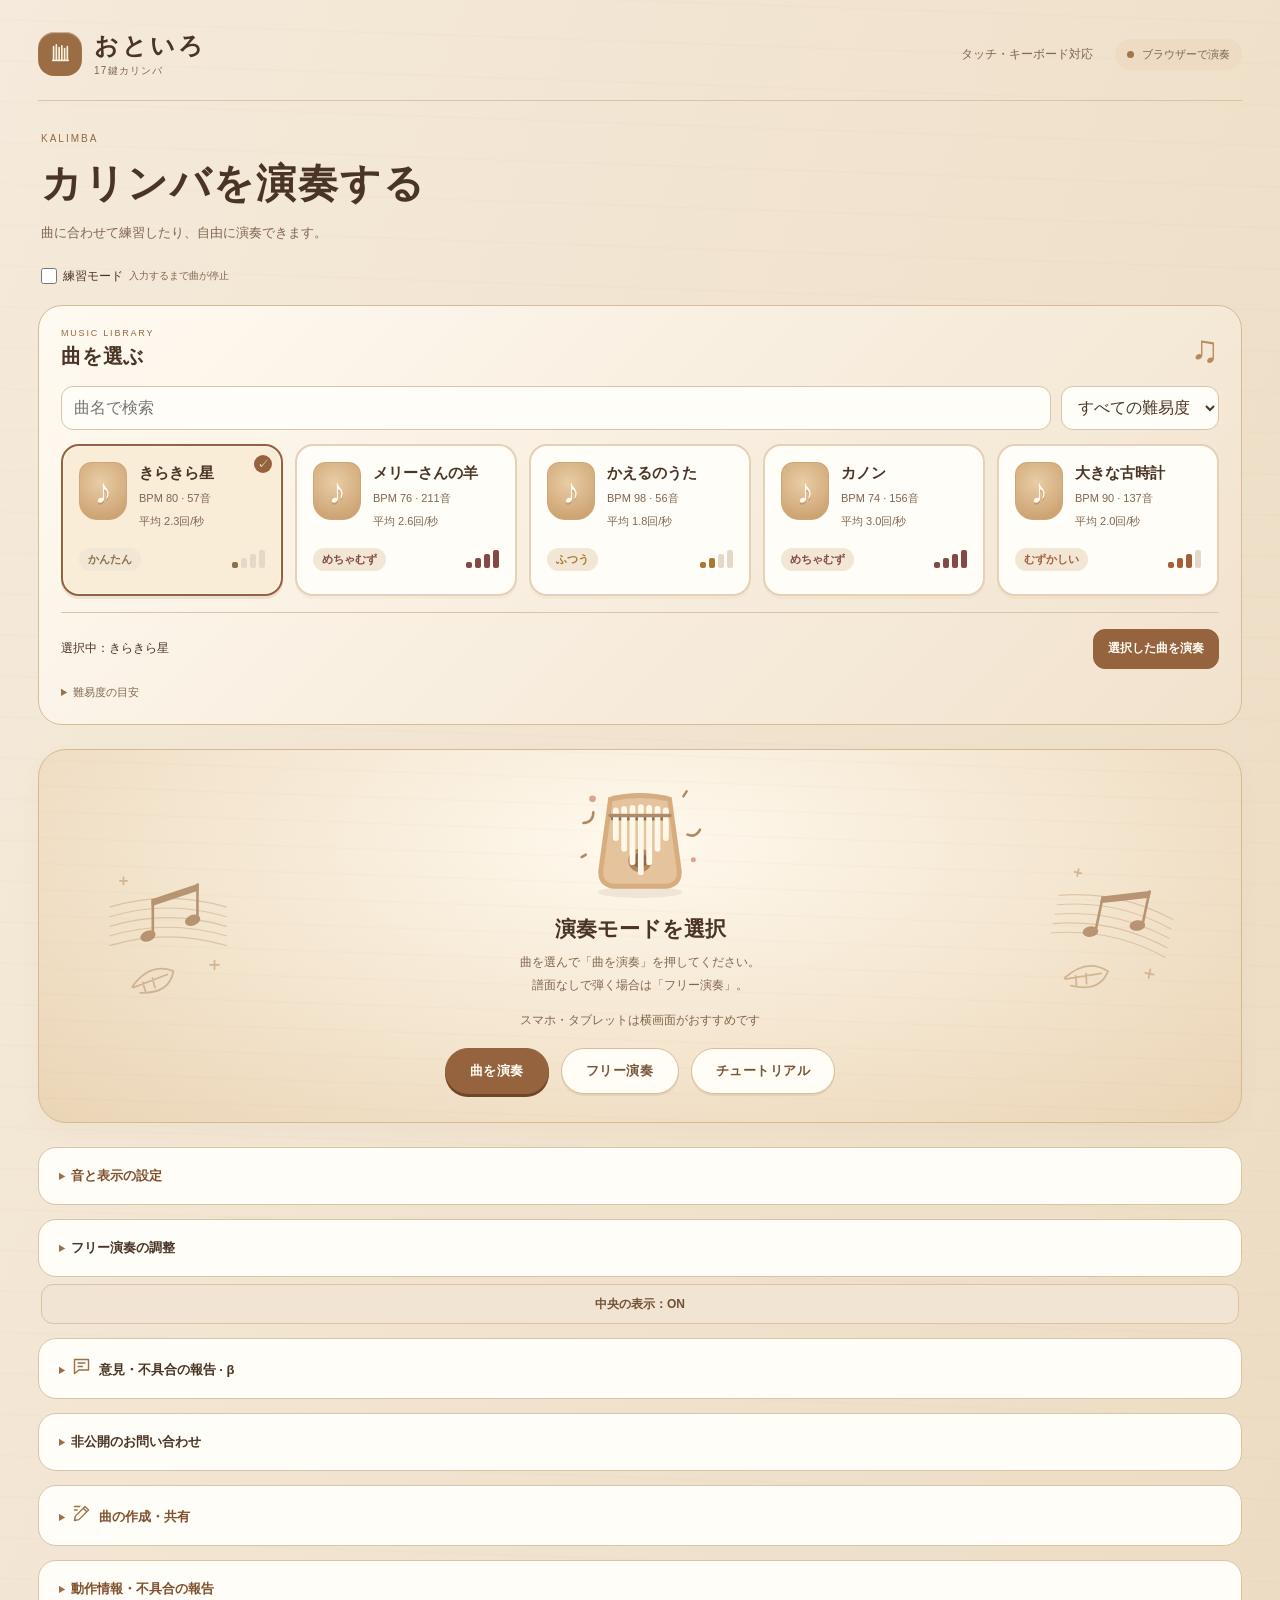
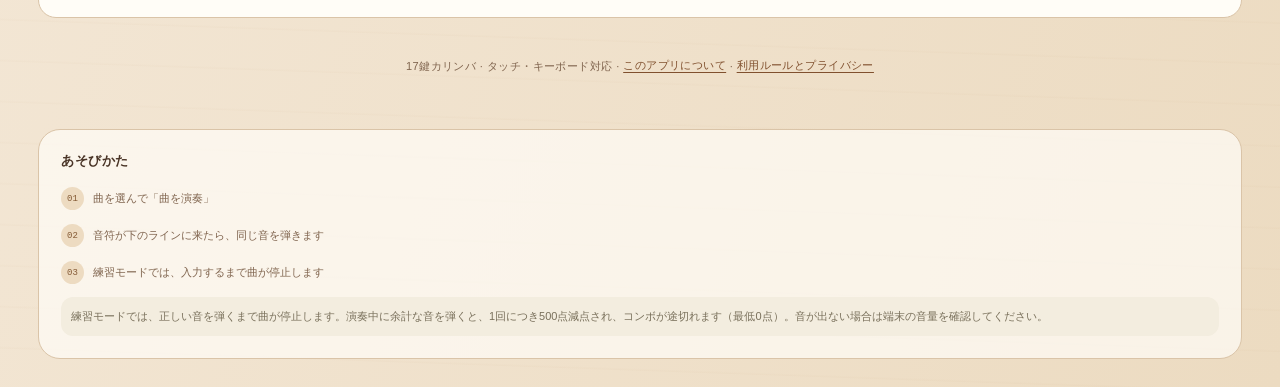
==== commit a9c1b50f: "Add catalog deletion and move free display toggle" ====
--- a/index.html
+++ b/index.html
@@ -214,9 +214,9 @@
             </div>
             <output id="freeTuningSummary" aria-live="polite"></output>
             <button class="creator-button" id="freeTuningReset" type="button">標準のC調に戻す</button>
-            <button class="creator-button" id="freeDisplayToggle" type="button" aria-pressed="true" aria-controls="freePlayDisplay">中央の表示：ON</button>
           </div>
         </details>
+        <button class="creator-button free-display-toggle" id="freeDisplayToggle" type="button" aria-pressed="true" aria-controls="freePlayDisplay">中央の表示：ON</button>
 
         <details class="beta-feedback" id="feedback">
           <summary><svg class="section-icon" aria-hidden="true" viewBox="0 0 24 24" fill="none" stroke="currentColor" stroke-width="1.6" stroke-linecap="round" stroke-linejoin="round"><path d="M4 4h16v12H9l-5 4V4Z"/><path d="M8 8h8M8 12h5"/></svg>意見・不具合の報告 · β</summary>
--- a/assets/css/style.css
+++ b/assets/css/style.css
@@ -94,10 +94,13 @@
     .free-custom-key button:disabled { opacity: .4; }
     .free-custom-key output { font: 12px var(--mono); }
     #freeTuningSummary { color: #80502e; line-height: 1.7; }
-    .app.is-playing:not(.is-free-play) .free-tuning { display: none; }
+    .free-display-toggle { display: block; width: calc(100% - 6px); margin: -7px 3px 14px; }
+    .app.is-playing:not(.is-free-play) .free-tuning, .app.is-playing:not(.is-free-play) .free-display-toggle { display: none; }
     .app.is-free-play .main-column { position: relative; }
     .app.is-free-play .free-tuning { position: absolute; z-index: 8; top: 12px; left: 12px; margin: 0; max-width: calc(100% - 24px); }
     .app.is-free-play .free-tuning[open] { top: 56px; width: min(600px, calc(100% - 24px)); max-height: calc(100% - 155px); overflow-y: auto; overscroll-behavior: contain; }
+    .app.is-free-play .free-display-toggle { position: absolute; z-index: 8; top: 58px; left: 12px; width: auto; margin: 0; padding: 8px 12px; }
+    .app.is-free-play .main-column:has(.free-tuning[open]) .free-display-toggle { display: none; }
     .main-column { min-width: 0; }
     .section-top { display: flex; align-items: end; justify-content: space-between; margin: 0 3px 16px; }
     .eyebrow { color: #9b5f34; font-size: 11px; letter-spacing: .1em; margin-bottom: 7px; }
@@ -559,6 +562,7 @@
     .app.is-playing .orientation-hint, .app.is-playing .practice-start-control { display: none; }
     .app.is-free-play .free-tuning { top: 10px; left: 10px; max-width: calc(100% - 140px); padding: 10px 14px; }
     .app.is-free-play .free-tuning[open] { top: 10px; width: min(600px, calc(100% - 140px)); max-height: calc(100% - 110px); }
+    .app.is-free-play .free-display-toggle { top: 58px; left: 10px; }
     .app.is-free-play .main-column:has(.free-tuning[open]) .free-play-info { visibility: hidden; }
     .app.is-playing .overlay { overflow-y: auto; overscroll-behavior: contain; }
     @media (orientation: landscape) and (max-height: 600px) {
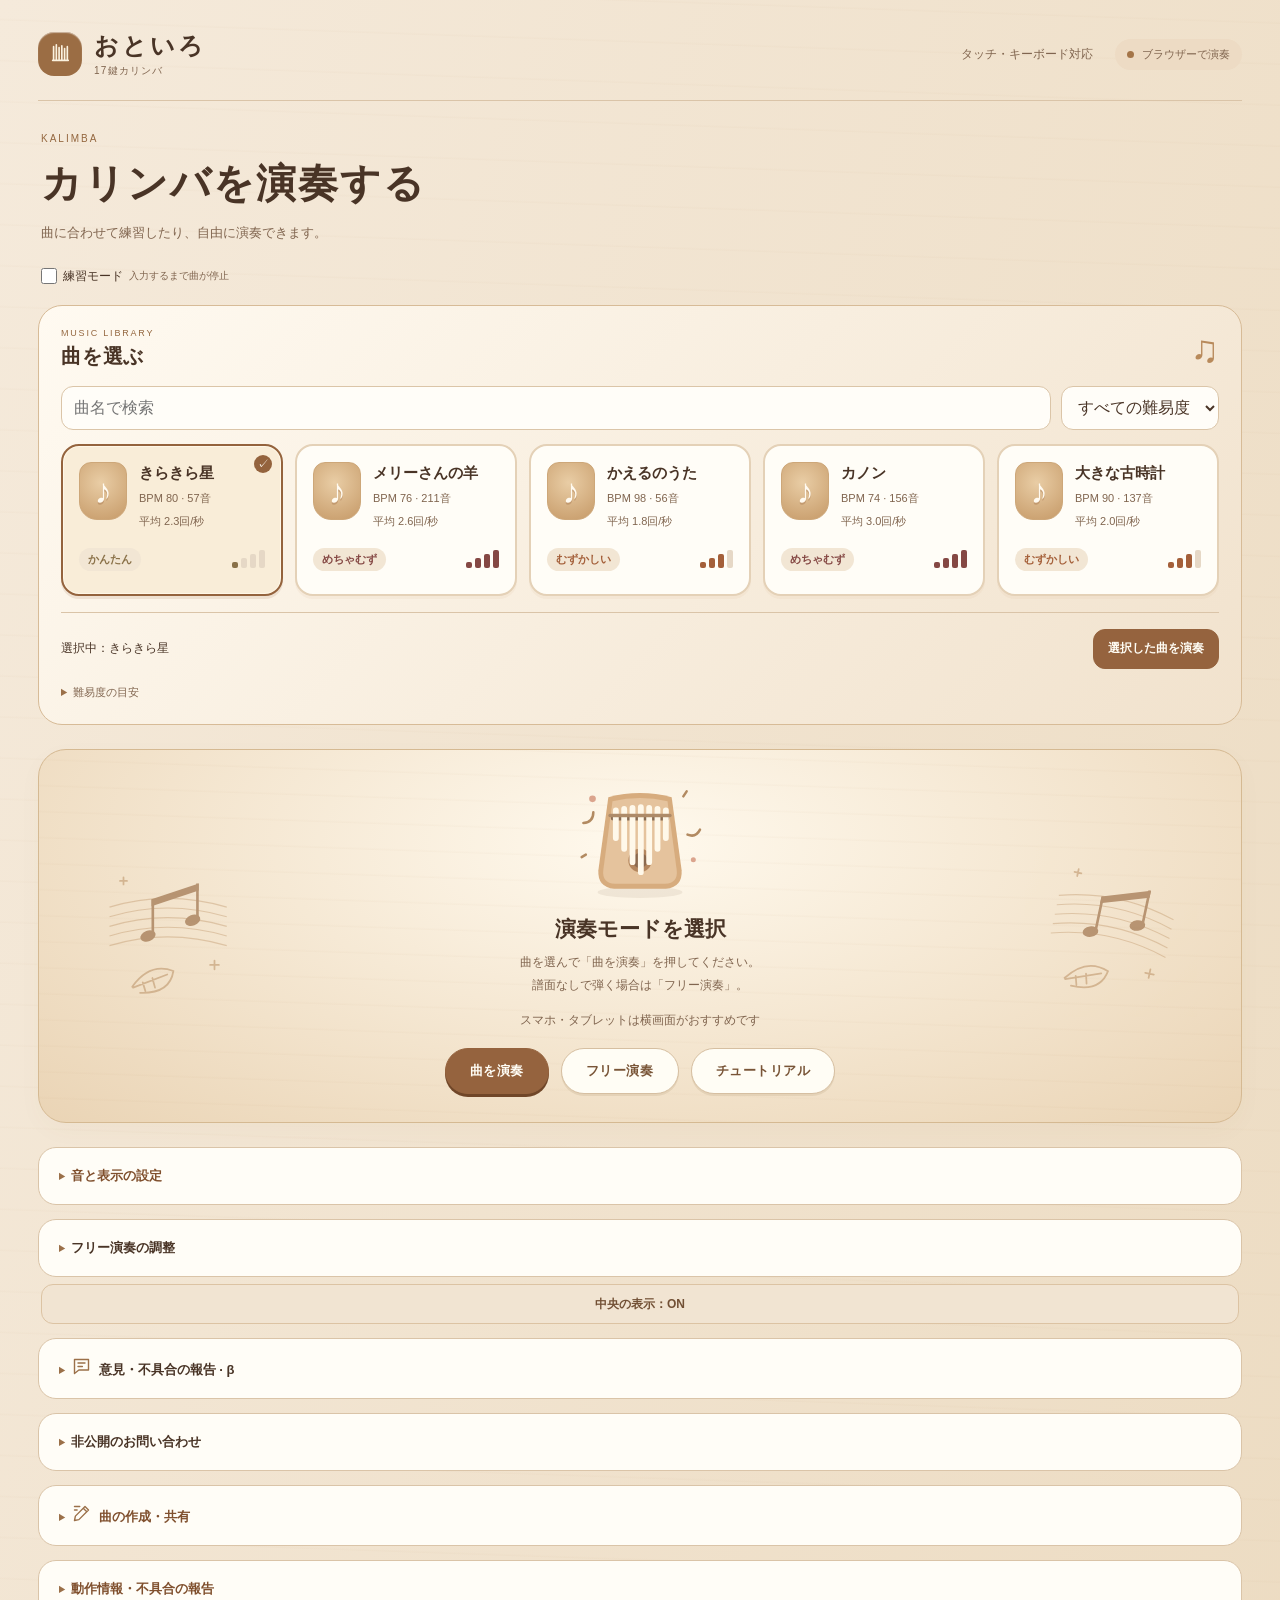
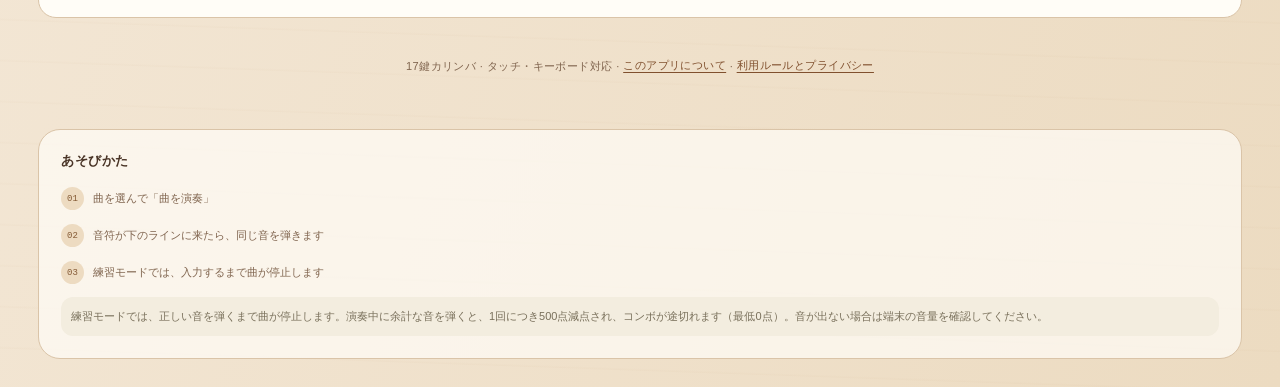
==== commit baa5f995: "Use custom tutorial chart with hand and slide guidance" ====
--- a/index.html
+++ b/index.html
@@ -102,7 +102,7 @@
           <div id="songCards" class="song-cards" role="group" aria-label="演奏する曲を選択"></div>
           <p id="songLibraryEmpty" class="chart-help" role="status" hidden>条件に合う曲がありません。</p>
           <div class="song-library-selection"><p id="songSelectionSummary" role="status"></p><button class="creator-button creator-button-primary" id="playSelectedSongButton" type="button">選択した曲を演奏</button></div>
-          <details class="song-difficulty-help"><summary>難易度の目安</summary><p>元のテンポで演奏する頻度、最も忙しい4秒間、和音が続く頻度、曲の長さから自動判定します。同じタイミングの和音は1回として密度を数え、和音の難しさは別に加えます。演奏位置の8％以上が和音なら最低でも「ふつう」、「めちゃむず」は難しい演奏がある程度続く曲に限ります。</p></details>
+          <details class="song-difficulty-help"><summary>難易度の目安</summary><p>元のテンポで演奏する頻度、最も忙しい4秒間、和音が続く頻度、曲の長さから自動判定します。同じタイミングの和音は1回として密度を数え、和音の難しさは別に加えます。演奏位置の15％以上が和音なら最低でも「ふつう」、「めちゃむず」は難しい演奏がある程度続く曲に限ります。</p></details>
         </section>
         <section class="shared-song-panel" id="sharedSongPanel" aria-label="共有された曲" hidden>
           <h2 id="sharedSongTitle">共有された曲</h2>
@@ -123,6 +123,7 @@
               <button class="pause-button" id="pauseButton" type="button" aria-label="演奏を一時停止">一時停止</button>
               <button class="pause-button free-play-exit" id="exitFreePlayButton" type="button">ホームへ</button>
               <button class="stop-recording-button" id="stopRecordingButton" type="button" hidden>録音を止める</button>
+              <button class="stop-recording-button" id="discardRecordingButton" type="button" hidden>反映しない</button>
             </div>
             <div class="recording-indicator" id="recordingIndicator" hidden></div>
             <div class="recording-countdown" id="recordingCountdown" role="status" aria-live="polite" hidden></div>
@@ -248,13 +249,15 @@
             <div class="chart-sharing" aria-label="曲の共有">
               <div class="creator-actions">
                 <button class="creator-button creator-button-primary" id="prepareShareButton" type="button">共有リンクを作成</button>
+                <button class="creator-button" id="shortenShareButton" type="button" hidden>URLを短縮</button>
+                <button class="creator-button" id="restoreLongShareButton" type="button" hidden>長いURLに戻す</button>
                 <button class="creator-button" id="sendShareButton" type="button" hidden>SNSなどに共有</button>
                 <button class="creator-button" id="downloadShareButton" type="button" hidden>共有文をコピー</button>
                 <input id="importShareFile" type="file" accept=".otoiro,.json,application/json,application/octet-stream" hidden>
               </div>
               <textarea id="shareLinkOutput" class="share-link-output" rows="3" readonly aria-label="ハッシュタグ付きSNS投稿用の共有文" hidden></textarea>
               <p class="chart-help">共有文には「#おといろ」「#カリンバ」「#音ゲー」が入ります。</p>
-            <p class="chart-help">譜面を圧縮してリンクに含めます。曲のサーバー投稿は行いません。リンクを知っている人が演奏できます。</p>
+            <p class="chart-help">通常は譜面をリンクに含めます。「URLを短縮」を押した場合だけサーバーへ保存します（同じ接続元から3分に1回）。曲一覧には掲載されません。容量整理で短縮リンクが削除される場合があるため、元の長いURLも保管してください。</p>
               <details><summary>以前の共有ファイルを読み込む</summary><button class="creator-button" id="importShareButton" type="button">ファイルを選択</button></details>
               <p id="shareStatus" class="chart-help" role="status" aria-live="polite"></p>
             </div>
@@ -318,7 +321,7 @@
             <p class="chart-help portable-export-help">PCからスマホへアプリを渡す場合は「スマホ用アプリを書き出す」を押します。できたHTMLファイルをスマホへ送り、スマホのブラウザーで開くと、PCのサーバーなしで遊べます。書き出し時点の曲も含まれます。</p>
             <section class="recording-panel" aria-label="鍵盤入力で譜面を録音">
               <h3>鍵盤で録音</h3>
-              <p>横画面で準備し、「録音開始」を押すと4・3・2・1の後に録音します。メトロノームは録音終了まで同じ強さで毎拍鳴ります。録音を止めると、今の譜面欄を録音内容に置き換えます。</p>
+              <p>4・3・2・1の後に録音します。メトロノームは録音終了まで鳴ります。「新しく録音」は譜面を置き換え、「今の譜面に重ねて録音」は既存の音と薄いノーツに合わせて音を追加できます。同じ拍の同じ音は重複しません。</p>
               <label for="quantizeSetting">クオンタイズ
                 <select id="quantizeSetting">
                   <option value="1">4分音符</option>
@@ -327,7 +330,8 @@
                 </select>
               </label>
               <div class="creator-actions">
-                <button class="creator-button creator-button-primary" id="startRecordingButton" type="button">録音の準備</button>
+                <button class="creator-button creator-button-primary" id="startRecordingButton" type="button">新しく録音</button>
+                <button class="creator-button" id="overdubRecordingButton" type="button">今の譜面に重ねて録音</button>
               </div>
             </section>
             <p class="creator-status" id="creatorStatus" role="status" aria-live="polite"></p>
@@ -380,9 +384,12 @@
   </dialog>
   <dialog id="tutorialDialog" class="orientation-dialog" aria-labelledby="tutorialTitle" aria-describedby="tutorialCopy">
     <h2 id="tutorialTitle">チュートリアル</h2>
-    <p id="tutorialCopy">光る鍵盤を押して、8個の音符を演奏してみましょう。入力するまで音符が待つので、自分のペースで進められます。</p>
+    <p id="tutorialCopy">専用譜面で、タイミング・左右の手・スライド・両手の同時演奏を順番に練習します。入力するまで音符が待つので、自分のペースで進められます。</p>
     <ol class="tutorial-lessons">
       <li>音符が下のラインに来たら、同じ音の鍵盤を押します。</li>
+      <li>左側は左手、右側は右手で弾きます。中央のドはどちらの手でも弾けます。</li>
+      <li>線でつながった音は、低い音から指をスライドして弾けます。</li>
+      <li>左右に分かれた2音は、両手で同時に弾くこともあります。</li>
       <li>和音は光る鍵盤をすべて弾きます。基本は低い音から順番に弾きましょう。左右の手で弾ける音は同時でも大丈夫です。採点では順番を問いません。</li>
       <li>余計な音は500点減点され、コンボが途切れます。</li>
     </ol>
@@ -393,6 +400,7 @@
   </dialog>
   <script src="assets/js/result-share.js" defer></script>
   <script src="assets/js/song-library.js" defer></script>
+  <script src="assets/js/analytics.js" defer></script>
   <script src="assets/js/game.js" defer></script>
 
   <script src="assets/js/free-video.js" defer></script>
--- a/assets/css/style.css
+++ b/assets/css/style.css
@@ -57,7 +57,7 @@
     .app.is-playing .game-card { position: relative; min-height: 0; flex: 1; display: flex; flex-direction: column; padding: 6px; overflow: hidden; }
     .app.is-playing .playfield { height: auto; max-height: none; min-height: 0; flex: 1; }
     .app.is-playing .field-top, .app.is-playing .track-labels { display: none; }
-    .app.is-playing .key-row { position: absolute; z-index: 5; right: 16px; bottom: 12px; left: 16px; flex: none; gap: 5px; margin: 0; padding: 6px 7px 5px; }
+    .app.is-playing .key-row { position: absolute; z-index: 5; right: 16px; bottom: 12px; left: 16px; flex: none; gap: 4px; margin: 0; padding: 6px 7px 5px; }
     .app.is-playing .key { height: calc(clamp(48px, 10vh, 76px) - var(--key-shortening, 0px)); min-height: 36px; }
     .app.is-playing .key-hit-hint { display: none; }
     .app.is-playing .game-hud { display: flex; }
@@ -169,10 +169,16 @@
     .sheet-hit-target:focus { stroke: #b37b32; stroke-width: 2; outline: none; }
     .sheet-drag-preview { fill: #d89c47; stroke: #80531e; opacity: .8; pointer-events: none; }
     .sheet-staff-line { stroke: #8c7c68; stroke-width: 1; }
+    .sheet-ledger-line { stroke: #493629; stroke-width: 1.2; stroke-linecap: round; pointer-events: none; }
     .sheet-beat-line { stroke: #e9e0d2; stroke-width: 1; }
     .sheet-bar-line { stroke: #bba98f; stroke-width: 1.5; }
     .sheet-clef { fill: #60452d; font-family: "Noto Music", "Segoe UI Symbol", serif; font-size: 70px; }
     .sheet-notehead { fill: #493629; stroke: #493629; stroke-width: 1; }
+    .sheet-notehead.sheet-note-awkward { fill: #c43c32; stroke: #c43c32; }
+    .feedback-votes { display: flex; flex-wrap: wrap; align-items: center; gap: 8px; margin: 12px 0; }
+    .feedback-votes button { min-height: 44px; }
+    .feedback-votes button[aria-pressed="true"] { background: #ebd4ad; border-color: #936333; box-shadow: inset 0 0 0 1px #936333; font-weight: 700; }
+    .feedback-votes small { flex-basis: 100%; }
     .sheet-beat-label { fill: #60452d; font: 10px var(--mono); text-anchor: middle; }
     .sheet-empty { fill: #8a7a67; font: 12px var(--sans); }
     .sheet-note { min-height: 1.4em; margin: 0; padding: 0 10px 6px; color: var(--muted); font-size: 9px; line-height: 1.5; }
@@ -242,6 +248,9 @@
     .pause-button:active { background: #5a3b26; border-color: var(--gold); }
     .stop-recording-button { min-height: 44px; padding: 0 14px; border: 1px solid #d9a463; border-radius: 9px; background: rgba(42,34,27,.94); color: #f8edda; font-size: 12px; font-weight: 700; pointer-events: auto; touch-action: manipulation; }
     .app.is-recording .hud-combo, .app.is-recording .pause-button { display: none; }
+    .app.is-recording .game-hud { flex-direction: column; align-items: flex-end; gap: 7px; }
+    .app.is-recording .stop-recording-button { width: 126px; }
+    .app.is-recording .recording-indicator { left: 12px; right: 150px; max-width: none; transform: none; }
     .recording-indicator { position: absolute; z-index: 3; top: 14px; left: 50%; max-width: calc(100% - 150px); transform: translateX(-50%); padding: 8px 12px; border: 1px solid rgba(242,222,192,.3); border-radius: 9px; background: rgba(42,34,27,.92); color: #f3cd87; font-size: 12px; font-weight: 700; text-align: center; pointer-events: none; }
     .field-top {
       position: absolute; z-index: 2; top: 14px; left: 16px; right: 16px;
@@ -276,7 +285,7 @@
     .stop-button { min-height: 44px; padding: 0 18px; border: 1px solid #a7896c; border-radius: 9px; background: rgba(251,246,235,.92); color: #60452d; font-size: 12px; font-weight: 700; cursor: pointer; }
     .stop-button:hover { background: #f4e8d4; }
 
-    .key-row { display: grid; grid-template-columns: repeat(17, minmax(0, 1fr)); align-items: end; gap: 5px; padding: 8px 9px 6px; border: 1px solid #704628; border-radius: 9px; background: #815532; box-shadow: inset 0 1px rgba(255,224,180,.12), 0 3px 7px rgba(0,0,0,.2); touch-action: none; }
+    .key-row { display: grid; grid-template-columns: repeat(17, minmax(0, 1fr)); align-items: end; gap: 4px; padding: 8px 9px 6px; border: 1px solid #704628; border-radius: 9px; background: #815532; box-shadow: inset 0 1px rgba(255,224,180,.12), 0 3px 7px rgba(0,0,0,.2); touch-action: none; }
     .key {
       min-width: 0; min-height: 36px; height: calc(54px - var(--key-shortening, 0px)); border: 1px solid #887d6c; border-radius: 7px;
       background: linear-gradient(105deg, #b8ad9a 0%, #eee5d3 18%, #cfc4b1 48%, #f1e8d8 78%, #aaa08f 100%); cursor: pointer; position: relative;
@@ -422,14 +431,14 @@
       .primary-button { min-height: 44px; padding: 9px 18px; }
       .field-top { top: 7px; left: 9px; right: 9px; }
       .track-labels { bottom: 8px; }
-      .key-row { gap: 5px; padding: 5px 10px 0; }
+      .key-row { gap: 3px; padding: 5px 10px 0; }
       .key { height: calc(48px - var(--key-shortening, 0px)); min-height: 36px; border-radius: 7px; }
       .key .key-note { font-size: 10px; }
       .key .key-shortcut, .key-hit-hint, footer { display: none; }
       .app.is-playing { padding: max(4px, env(safe-area-inset-top)) max(8px, env(safe-area-inset-right)) max(4px, env(safe-area-inset-bottom)) max(8px, env(safe-area-inset-left)); }
       .app.is-playing .layout { grid-template-columns: minmax(0, 1fr); }
       .app.is-playing .game-card { padding: 4px; }
-      .app.is-playing .key-row { right: 16px; bottom: 8px; left: 16px; gap: 5px; padding: 5px 6px 4px; }
+      .app.is-playing .key-row { right: 16px; bottom: 8px; left: 16px; gap: 3px; padding: 5px 6px 4px; }
       .app.is-playing .key { height: calc(clamp(44px, 12vh, 72px) + 8px - var(--key-shortening, 0px)); min-height: 44px; }
       .side-column { grid-template-columns: minmax(0, 1fr) minmax(0, 1fr); gap: 8px; padding-top: 0; }
       .panel { padding: 8px 11px; border-radius: 10px; }
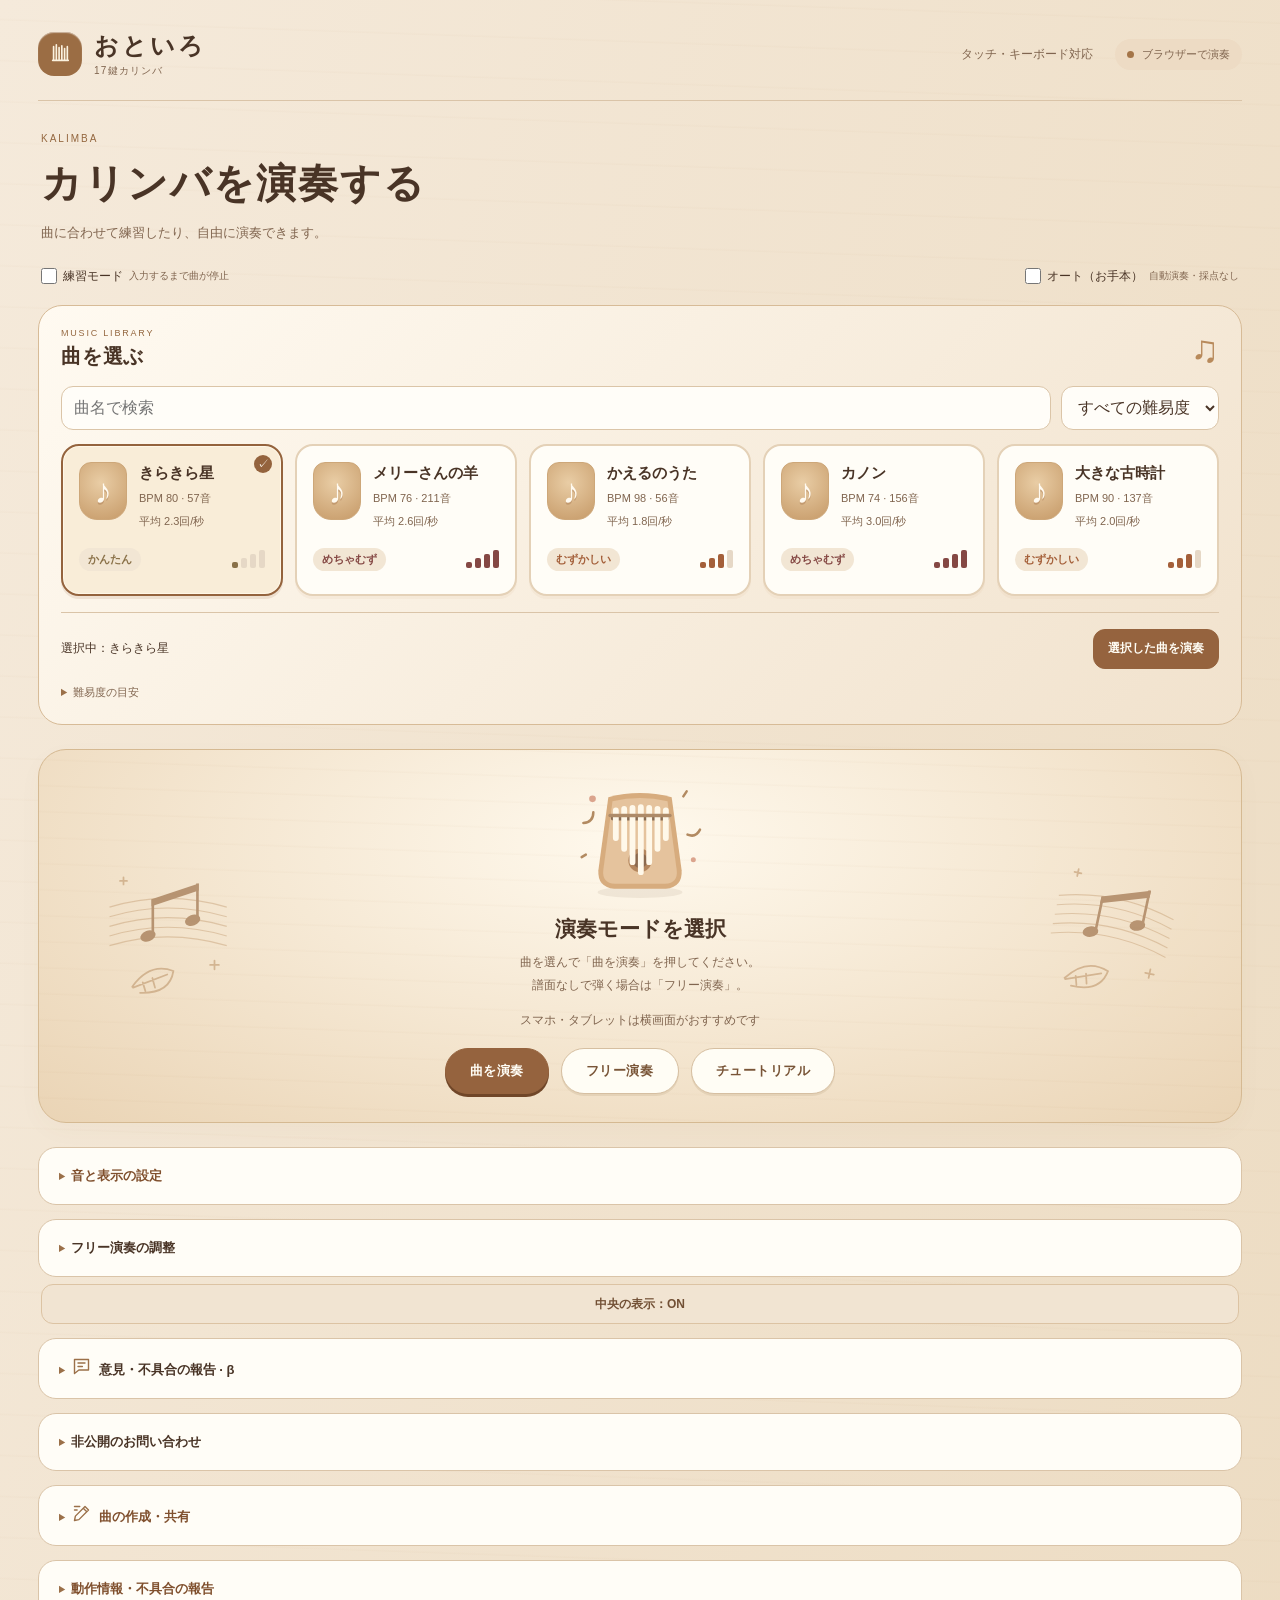
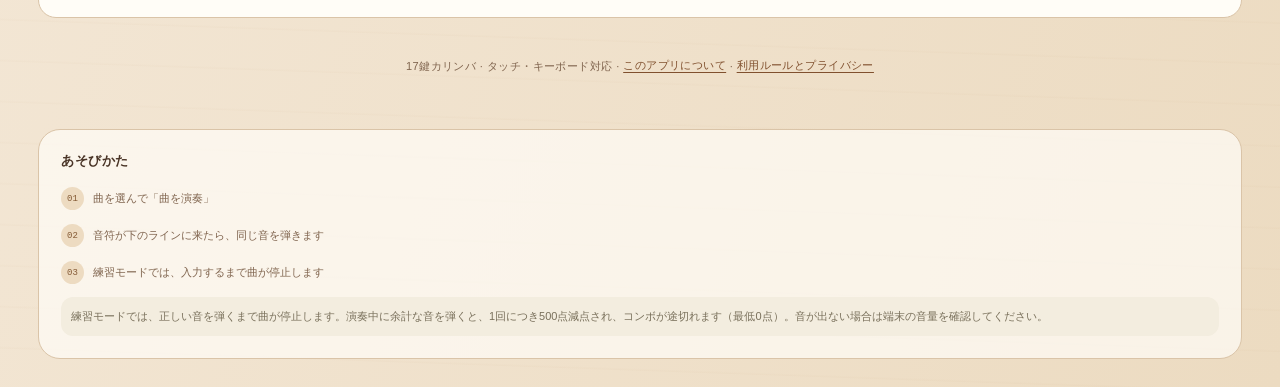
==== commit d7b33a43: "Add autoplay demonstration and judgement target ovals" ====
--- a/index.html
+++ b/index.html
@@ -79,6 +79,7 @@
               <span>練習モード</span>
               <small>入力するまで曲が停止</small>
             </label>
+            <label class="practice-mode" for="autoMode"><input id="autoMode" type="checkbox"><span>オート（お手本）</span><small>自動演奏・採点なし</small></label>
             <select class="song-select" id="songSelect" aria-label="練習曲" hidden>
               <option value="twinkle">きらきら星</option>
               <option value="maryHadALittleLamb">メリーさんの羊</option>
--- a/assets/css/style.css
+++ b/assets/css/style.css
@@ -248,6 +248,8 @@
     .pause-button:active { background: #5a3b26; border-color: var(--gold); }
     .stop-recording-button { min-height: 44px; padding: 0 14px; border: 1px solid #d9a463; border-radius: 9px; background: rgba(42,34,27,.94); color: #f8edda; font-size: 12px; font-weight: 700; pointer-events: auto; touch-action: manipulation; }
     .app.is-recording .hud-combo, .app.is-recording .pause-button { display: none; }
+    .app.is-auto .hud-combo { display: none; }
+    .app.is-auto .game-hud { justify-content: flex-end; }
     .app.is-recording .game-hud { flex-direction: column; align-items: flex-end; gap: 7px; }
     .app.is-recording .stop-recording-button { width: 126px; }
     .app.is-recording .recording-indicator { left: 12px; right: 150px; max-width: none; transform: none; }
